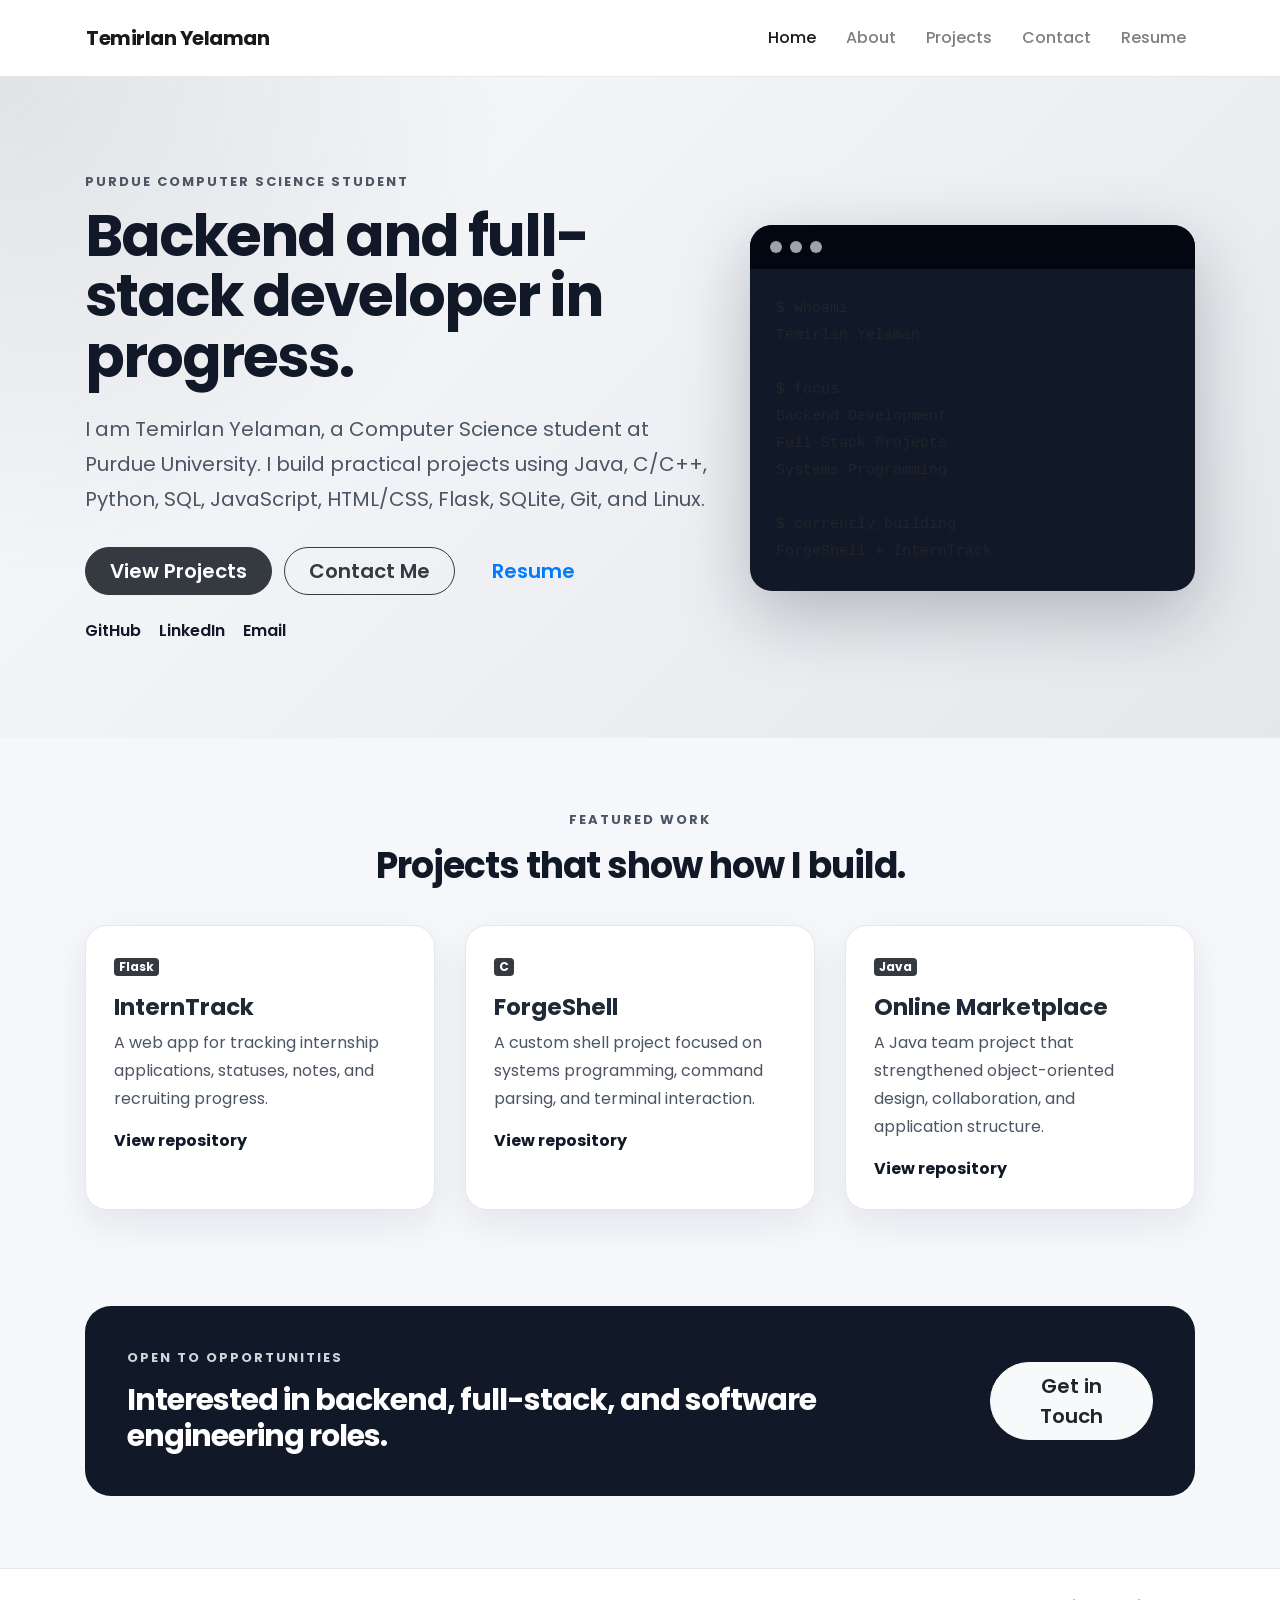
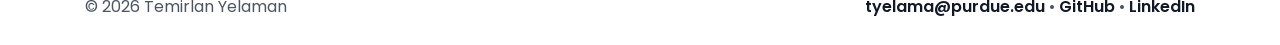
==== index.html @ 148cfcf7 "Initial commit" ====
<!DOCTYPE html>
<html lang="en">
    <head>
        <meta charset="UTF-8">
        <meta name="viewport" content="width=device-width, initial-scale=1.0">

        <link rel="stylesheet" href="https://cdn.jsdelivr.net/npm/bootstrap@4.5.3/dist/css/bootstrap.min.css" integrity="sha384-TX8t27EcRE3e/ihU7zmQxVncDAy5uIKz4rEkgIXeMed4M0jlfIDPvg6uqKI2xXr2" crossorigin="anonymous">
        <script src="https://code.jquery.com/jquery-3.5.1.slim.min.js" integrity="sha384-DfXdz2htPH0lsSSs5nCTpuj/zy4C+OGpamoFVy38MVBnE+IbbVYUew+OrCXaRkfj" crossorigin="anonymous"></script>
        <script src="https://cdn.jsdelivr.net/npm/bootstrap@4.5.3/dist/js/bootstrap.bundle.min.js" integrity="sha384-ho+j7jyWK8fNQe+A12Hb8AhRq26LrZ/JpcUGGOn+Y7RsweNrtN/tE3MoK7ZeZDyx" crossorigin="anonymous"></script>

        <link rel="preconnect" href="https://fonts.googleapis.com">
        <link rel="preconnect" href="https://fonts.gstatic.com" crossorigin>
        <link href="https://fonts.googleapis.com/css2?family=Poppins:wght@300;400;500;600;700&display=swap" rel="stylesheet">

        <link href="styles.css" rel="stylesheet">
        <title>Temirlan Yelaman | Software Engineering Portfolio</title>
    </head>

    <body>
        <header class="site-header">
            <nav class="navbar navbar-expand-md navbar-light container">
                <a class="navbar-brand" href="index.html">Temirlan Yelaman</a>

                <button class="navbar-toggler" type="button" data-toggle="collapse" data-target="#navbarMenu" aria-controls="navbarMenu" aria-expanded="false" aria-label="Toggle navigation">
                    <span class="navbar-toggler-icon"></span>
                </button>

                <div class="collapse navbar-collapse" id="navbarMenu">
                    <div class="navbar-nav ml-auto">
                        <a class="nav-link active" href="index.html">Home</a>
                        <a class="nav-link" href="about.html">About</a>
                        <a class="nav-link" href="portfolio.html">Projects</a>
                        <a class="nav-link" href="contact.html">Contact</a>
                        <a class="nav-link" href="resume.pdf">Resume</a>
                    </div>
                </div>
            </nav>
        </header>

        <main>
            <section class="hero-section">
                <div class="container">
                    <div class="row align-items-center">
                        <div class="col-lg-7">
                            <p class="eyebrow">Purdue Computer Science Student</p>
                            <h1>Backend and full-stack developer in progress.</h1>
                            <p class="hero-text">
                                I am Temirlan Yelaman, a Computer Science student at Purdue University.
                                I build practical projects using Java, C/C++, Python, SQL, JavaScript,
                                HTML/CSS, Flask, SQLite, Git, and Linux.
                            </p>

                            <div class="hero-actions">
                                <a href="portfolio.html" class="btn btn-dark btn-lg">View Projects</a>
                                <a href="contact.html" class="btn btn-outline-dark btn-lg">Contact Me</a>
                                <a href="resume.pdf" class="btn btn-link btn-lg">Resume</a>
                            </div>

                            <div class="social-links mt-4">
                                <a href="https://github.com/Tyelaman" target="_blank" rel="noopener">GitHub</a>
                                <a href="https://www.linkedin.com/in/temirlan-yelaman/" target="_blank" rel="noopener">LinkedIn</a>
                                <a href="mailto:tyelama@purdue.edu">Email</a>
                            </div>
                        </div>

                        <div class="col-lg-5 mt-5 mt-lg-0">
                            <div class="terminal-card">
                                <div class="terminal-bar">
                                    <span></span>
                                    <span></span>
                                    <span></span>
                                </div>
                                <pre><code>$ whoami
Temirlan Yelaman

$ focus
Backend Development
Full-Stack Projects
Systems Programming

$ currently_building
ForgeShell + InternTrack</code></pre>
                            </div>
                        </div>
                    </div>
                </div>
            </section>

            <section class="container section-spacing">
                <div class="section-heading text-center">
                    <p class="eyebrow">Featured Work</p>
                    <h2>Projects that show how I build.</h2>
                </div>

                <div class="row">
                    <div class="col-md-4 mb-4">
                        <article class="feature-card">
                            <span class="badge badge-dark">Flask</span>
                            <h3>InternTrack</h3>
                            <p>
                                A web app for tracking internship applications, statuses, notes,
                                and recruiting progress.
                            </p>
                            <a href="https://github.com/Tyelaman/interntrack" target="_blank" rel="noopener">View repository</a>
                        </article>
                    </div>

                    <div class="col-md-4 mb-4">
                        <article class="feature-card">
                            <span class="badge badge-dark">C</span>
                            <h3>ForgeShell</h3>
                            <p>
                                A custom shell project focused on systems programming,
                                command parsing, and terminal interaction.
                            </p>
                            <a href="https://github.com/Tyelaman/forgeshell" target="_blank" rel="noopener">View repository</a>
                        </article>
                    </div>

                    <div class="col-md-4 mb-4">
                        <article class="feature-card">
                            <span class="badge badge-dark">Java</span>
                            <h3>Online Marketplace</h3>
                            <p>
                                A Java team project that strengthened object-oriented design,
                                collaboration, and application structure.
                            </p>
                            <a href="https://github.com/Tyelaman/CS-180-Team-Project" target="_blank" rel="noopener">View repository</a>
                        </article>
                    </div>
                </div>
            </section>

            <section class="container section-spacing pt-0">
                <div class="cta-panel">
                    <div>
                        <p class="eyebrow">Open to opportunities</p>
                        <h2>Interested in backend, full-stack, and software engineering roles.</h2>
                    </div>
                    <a href="contact.html" class="btn btn-light btn-lg">Get in Touch</a>
                </div>
            </section>
        </main>

        <footer class="footer">
            <div class="container footer-content">
                <p>© 2026 Temirlan Yelaman</p>
                <p>
                    <a href="mailto:tyelama@purdue.edu">tyelama@purdue.edu</a>
                    <span>•</span>
                    <a href="https://github.com/Tyelaman" target="_blank" rel="noopener">GitHub</a>
                    <span>•</span>
                    <a href="https://www.linkedin.com/in/temirlan-yelaman/" target="_blank" rel="noopener">LinkedIn</a>
                </p>
            </div>
        </footer>

        <script src="script.js"></script>
    </body>
</html>
---- styles.css ----
body {
    margin: 0;
    font-family: 'Poppins', sans-serif;
    background-color: #f6f7fb;
    color: #1f2937;
}

a {
    color: #111827;
}

a:hover {
    color: #374151;
}

.site-header {
    background-color: rgba(255, 255, 255, 0.95);
    border-bottom: 1px solid #e5e7eb;
    position: sticky;
    top: 0;
    z-index: 100;
    backdrop-filter: blur(10px);
}

.navbar {
    padding-top: 18px;
    padding-bottom: 18px;
}

.navbar-brand {
    font-weight: 700;
    letter-spacing: -0.5px;
}

.nav-link {
    font-weight: 500;
    margin-left: 14px;
}

.hero-section {
    background:
        radial-gradient(circle at top left, rgba(17, 24, 39, 0.10), transparent 35%),
        linear-gradient(135deg, #f8fafc 0%, #e5e7eb 100%);
    padding: 95px 0;
}

.eyebrow {
    color: #4b5563;
    font-size: 13px;
    font-weight: 700;
    letter-spacing: 2px;
    margin-bottom: 14px;
    text-transform: uppercase;
}

.hero-section h1,
.page-intro h1 {
    color: #111827;
    font-size: 58px;
    font-weight: 700;
    letter-spacing: -2px;
    line-height: 1.05;
    margin-bottom: 24px;
}

.hero-text,
.page-intro p {
    color: #4b5563;
    font-size: 20px;
    line-height: 1.75;
    max-width: 760px;
}

.hero-actions {
    display: flex;
    flex-wrap: wrap;
    gap: 12px;
    margin-top: 30px;
}

.btn {
    border-radius: 999px;
    font-weight: 600;
    padding-left: 24px;
    padding-right: 24px;
}

.social-links {
    display: flex;
    flex-wrap: wrap;
    gap: 18px;
}

.social-links a {
    font-weight: 600;
    text-decoration: none;
}

.terminal-card {
    background-color: #111827;
    border-radius: 22px;
    box-shadow: 0 24px 70px rgba(17, 24, 39, 0.25);
    color: #e5e7eb;
    overflow: hidden;
}

.terminal-bar {
    align-items: center;
    background-color: #030712;
    display: flex;
    gap: 8px;
    padding: 16px 20px;
}

.terminal-bar span {
    background-color: #d1d5db;
    border-radius: 50%;
    display: block;
    height: 12px;
    opacity: 0.75;
    width: 12px;
}

.terminal-card pre {
    font-size: 15px;
    line-height: 1.8;
    margin: 0;
    padding: 26px;
    white-space: pre-wrap;
}

.section-spacing {
    padding-bottom: 72px;
    padding-top: 72px;
}

.section-heading {
    margin-bottom: 38px;
}

.section-heading h2 {
    color: #111827;
    font-size: 36px;
    font-weight: 700;
    letter-spacing: -1px;
}

.feature-card,
.content-card,
.project-detail-card {
    background-color: #ffffff;
    border: 1px solid #e5e7eb;
    border-radius: 22px;
    box-shadow: 0 14px 35px rgba(17, 24, 39, 0.08);
}

.feature-card {
    height: 100%;
    padding: 28px;
    transition: 0.25s ease;
}

.feature-card:hover {
    transform: translateY(-6px);
}

.feature-card h3 {
    font-size: 23px;
    font-weight: 700;
    margin-top: 16px;
}

.feature-card p,
.content-card p,
.project-detail-card p,
.project-detail-card li {
    color: #4b5563;
    font-size: 16px;
    line-height: 1.75;
}

.feature-card a {
    font-weight: 700;
    text-decoration: none;
}

.cta-panel {
    align-items: center;
    background-color: #111827;
    border-radius: 26px;
    color: #ffffff;
    display: flex;
    justify-content: space-between;
    gap: 24px;
    padding: 42px;
}

.cta-panel .eyebrow {
    color: #d1d5db;
}

.cta-panel h2 {
    font-size: 30px;
    font-weight: 700;
    letter-spacing: -1px;
    margin-bottom: 0;
}

.page-section {
    padding-bottom: 72px;
    padding-top: 72px;
}

.page-intro {
    margin-bottom: 42px;
    text-align: center;
}

.page-intro p {
    margin-left: auto;
    margin-right: auto;
}

.content-card {
    margin-bottom: 26px;
    padding: 32px;
}

.content-card h2,
.project-detail-card h2 {
    color: #111827;
    font-size: 28px;
    font-weight: 700;
    letter-spacing: -0.5px;
    margin-bottom: 18px;
}

.small-heading {
    color: #111827;
    font-size: 15px;
    font-weight: 700;
    margin-top: 22px;
    text-transform: uppercase;
}

.clean-list,
.contact-list {
    list-style: none;
    padding-left: 0;
}

.clean-list li {
    color: #4b5563;
    margin-bottom: 12px;
}

.project-detail-card {
    margin-bottom: 28px;
    padding: 34px;
}

.project-tags {
    display: flex;
    flex-wrap: wrap;
    gap: 10px;
    margin-bottom: 18px;
}

.project-tags span {
    background-color: #eef2ff;
    border-radius: 999px;
    color: #3730a3;
    font-size: 13px;
    font-weight: 700;
    padding: 8px 12px;
}

.contact-list li {
    border-bottom: 1px solid #e5e7eb;
    padding: 16px 0;
}

.contact-list span {
    color: #6b7280;
    display: block;
    font-size: 13px;
    font-weight: 700;
    letter-spacing: 1px;
    margin-bottom: 5px;
    text-transform: uppercase;
}

.contact-list a {
    font-weight: 600;
    text-decoration: none;
}

.privacy-note {
    background-color: #f3f4f6;
    border-radius: 14px;
    font-size: 14px !important;
    margin-top: 22px;
    padding: 16px;
}

.form-control {
    border-radius: 14px;
    min-height: 48px;
}

textarea.form-control {
    min-height: 150px;
}

.form-status {
    color: #4b5563;
    font-weight: 600;
    margin-top: 16px;
}

.footer {
    background-color: #ffffff;
    border-top: 1px solid #e5e7eb;
    padding: 26px 0;
}

.footer-content {
    align-items: center;
    display: flex;
    justify-content: space-between;
    gap: 18px;
}

.footer p {
    color: #4b5563;
    margin-bottom: 0;
}

.footer a {
    font-weight: 600;
    text-decoration: none;
}

@media (max-width: 768px) {
    .hero-section {
        padding: 60px 0;
        text-align: center;
    }

    .hero-section h1,
    .page-intro h1 {
        font-size: 40px;
    }

    .hero-text,
    .page-intro p {
        font-size: 17px;
    }

    .hero-actions,
    .social-links {
        justify-content: center;
    }

    .cta-panel,
    .footer-content {
        align-items: flex-start;
        flex-direction: column;
        text-align: left;
    }

    .section-heading h2 {
        font-size: 30px;
    }

    .project-detail-card {
        padding: 26px;
    }

    .nav-link {
        margin-left: 0;
    }
}
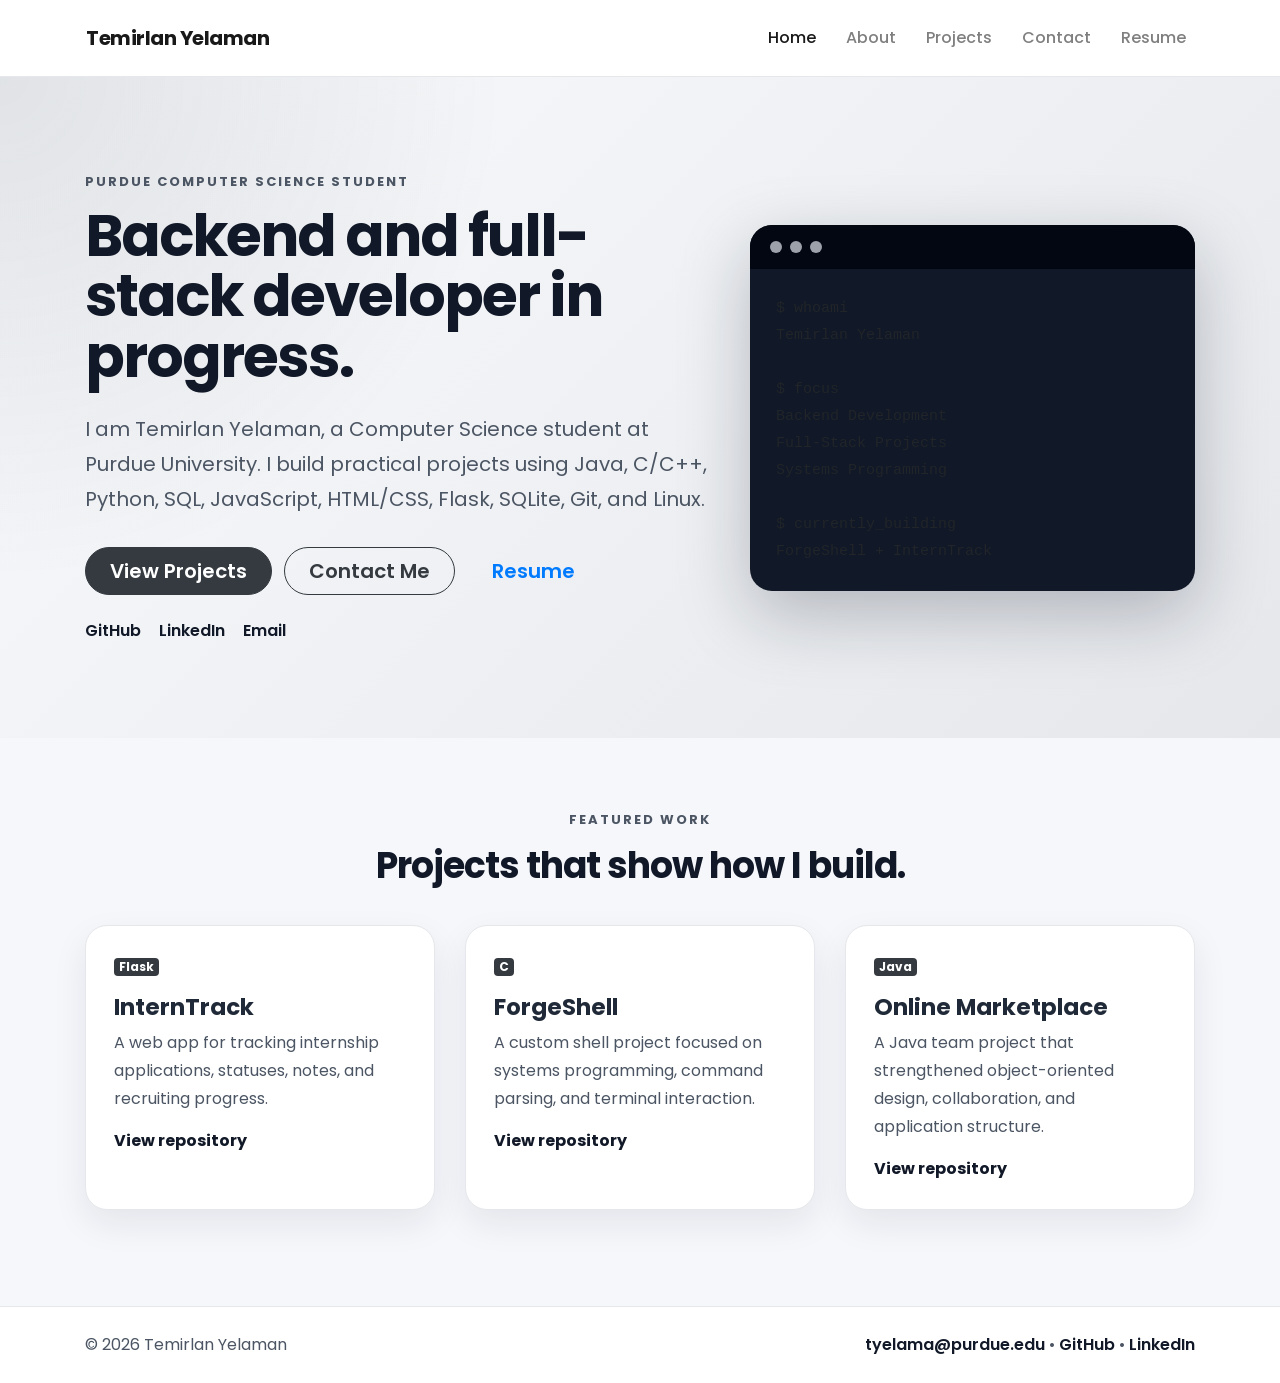
==== commit 0f05ce55: "Updated for netlify" ====
--- a/index.html
+++ b/index.html
@@ -3,40 +3,33 @@
     <head>
         <meta charset="UTF-8">
         <meta name="viewport" content="width=device-width, initial-scale=1.0">
-
         <link rel="stylesheet" href="https://cdn.jsdelivr.net/npm/bootstrap@4.5.3/dist/css/bootstrap.min.css" integrity="sha384-TX8t27EcRE3e/ihU7zmQxVncDAy5uIKz4rEkgIXeMed4M0jlfIDPvg6uqKI2xXr2" crossorigin="anonymous">
         <script src="https://code.jquery.com/jquery-3.5.1.slim.min.js" integrity="sha384-DfXdz2htPH0lsSSs5nCTpuj/zy4C+OGpamoFVy38MVBnE+IbbVYUew+OrCXaRkfj" crossorigin="anonymous"></script>
         <script src="https://cdn.jsdelivr.net/npm/bootstrap@4.5.3/dist/js/bootstrap.bundle.min.js" integrity="sha384-ho+j7jyWK8fNQe+A12Hb8AhRq26LrZ/JpcUGGOn+Y7RsweNrtN/tE3MoK7ZeZDyx" crossorigin="anonymous"></script>
-
         <link rel="preconnect" href="https://fonts.googleapis.com">
         <link rel="preconnect" href="https://fonts.gstatic.com" crossorigin>
         <link href="https://fonts.googleapis.com/css2?family=Poppins:wght@300;400;500;600;700&display=swap" rel="stylesheet">
-
         <link href="styles.css" rel="stylesheet">
         <title>Temirlan Yelaman | Software Engineering Portfolio</title>
     </head>
-
     <body>
         <header class="site-header">
             <nav class="navbar navbar-expand-md navbar-light container">
                 <a class="navbar-brand" href="index.html">Temirlan Yelaman</a>
-
                 <button class="navbar-toggler" type="button" data-toggle="collapse" data-target="#navbarMenu" aria-controls="navbarMenu" aria-expanded="false" aria-label="Toggle navigation">
                     <span class="navbar-toggler-icon"></span>
                 </button>
-
                 <div class="collapse navbar-collapse" id="navbarMenu">
                     <div class="navbar-nav ml-auto">
                         <a class="nav-link active" href="index.html">Home</a>
-                        <a class="nav-link" href="about.html">About</a>
-                        <a class="nav-link" href="portfolio.html">Projects</a>
-                        <a class="nav-link" href="contact.html">Contact</a>
-                        <a class="nav-link" href="resume.pdf">Resume</a>
+<a class="nav-link " href="about.html">About</a>
+<a class="nav-link " href="portfolio.html">Projects</a>
+<a class="nav-link " href="contact.html">Contact</a>
+<a class="nav-link " href="resume.pdf">Resume</a>
                     </div>
                 </div>
             </nav>
         </header>
-
         <main>
             <section class="hero-section">
                 <div class="container">
@@ -49,27 +42,20 @@
                                 I build practical projects using Java, C/C++, Python, SQL, JavaScript,
                                 HTML/CSS, Flask, SQLite, Git, and Linux.
                             </p>
-
                             <div class="hero-actions">
                                 <a href="portfolio.html" class="btn btn-dark btn-lg">View Projects</a>
                                 <a href="contact.html" class="btn btn-outline-dark btn-lg">Contact Me</a>
                                 <a href="resume.pdf" class="btn btn-link btn-lg">Resume</a>
                             </div>
-
                             <div class="social-links mt-4">
                                 <a href="https://github.com/Tyelaman" target="_blank" rel="noopener">GitHub</a>
                                 <a href="https://www.linkedin.com/in/temirlan-yelaman/" target="_blank" rel="noopener">LinkedIn</a>
                                 <a href="mailto:tyelama@purdue.edu">Email</a>
                             </div>
                         </div>
-
                         <div class="col-lg-5 mt-5 mt-lg-0">
                             <div class="terminal-card">
-                                <div class="terminal-bar">
-                                    <span></span>
-                                    <span></span>
-                                    <span></span>
-                                </div>
+                                <div class="terminal-bar"><span></span><span></span><span></span></div>
                                 <pre><code>$ whoami
 Temirlan Yelaman
 
@@ -91,57 +77,13 @@
                     <p class="eyebrow">Featured Work</p>
                     <h2>Projects that show how I build.</h2>
                 </div>
-
                 <div class="row">
-                    <div class="col-md-4 mb-4">
-                        <article class="feature-card">
-                            <span class="badge badge-dark">Flask</span>
-                            <h3>InternTrack</h3>
-                            <p>
-                                A web app for tracking internship applications, statuses, notes,
-                                and recruiting progress.
-                            </p>
-                            <a href="https://github.com/Tyelaman/interntrack" target="_blank" rel="noopener">View repository</a>
-                        </article>
-                    </div>
-
-                    <div class="col-md-4 mb-4">
-                        <article class="feature-card">
-                            <span class="badge badge-dark">C</span>
-                            <h3>ForgeShell</h3>
-                            <p>
-                                A custom shell project focused on systems programming,
-                                command parsing, and terminal interaction.
-                            </p>
-                            <a href="https://github.com/Tyelaman/forgeshell" target="_blank" rel="noopener">View repository</a>
-                        </article>
-                    </div>
-
-                    <div class="col-md-4 mb-4">
-                        <article class="feature-card">
-                            <span class="badge badge-dark">Java</span>
-                            <h3>Online Marketplace</h3>
-                            <p>
-                                A Java team project that strengthened object-oriented design,
-                                collaboration, and application structure.
-                            </p>
-                            <a href="https://github.com/Tyelaman/CS-180-Team-Project" target="_blank" rel="noopener">View repository</a>
-                        </article>
-                    </div>
-                </div>
-            </section>
-
-            <section class="container section-spacing pt-0">
-                <div class="cta-panel">
-                    <div>
-                        <p class="eyebrow">Open to opportunities</p>
-                        <h2>Interested in backend, full-stack, and software engineering roles.</h2>
-                    </div>
-                    <a href="contact.html" class="btn btn-light btn-lg">Get in Touch</a>
+                    <div class="col-md-4 mb-4"><article class="feature-card"><span class="badge badge-dark">Flask</span><h3>InternTrack</h3><p>A web app for tracking internship applications, statuses, notes, and recruiting progress.</p><a href="https://github.com/Tyelaman/interntrack" target="_blank" rel="noopener">View repository</a></article></div>
+                    <div class="col-md-4 mb-4"><article class="feature-card"><span class="badge badge-dark">C</span><h3>ForgeShell</h3><p>A custom shell project focused on systems programming, command parsing, and terminal interaction.</p><a href="https://github.com/Tyelaman/forgeshell" target="_blank" rel="noopener">View repository</a></article></div>
+                    <div class="col-md-4 mb-4"><article class="feature-card"><span class="badge badge-dark">Java</span><h3>Online Marketplace</h3><p>A Java team project that strengthened object-oriented design, collaboration, and application structure.</p><a href="https://github.com/Tyelaman/CS-180-Team-Project" target="_blank" rel="noopener">View repository</a></article></div>
                 </div>
             </section>
         </main>
-
         <footer class="footer">
             <div class="container footer-content">
                 <p>© 2026 Temirlan Yelaman</p>
@@ -154,7 +96,6 @@
                 </p>
             </div>
         </footer>
-
         <script src="script.js"></script>
     </body>
 </html>
--- a/styles.css
+++ b/styles.css
@@ -184,28 +184,6 @@
     text-decoration: none;
 }
 
-.cta-panel {
-    align-items: center;
-    background-color: #111827;
-    border-radius: 26px;
-    color: #ffffff;
-    display: flex;
-    justify-content: space-between;
-    gap: 24px;
-    padding: 42px;
-}
-
-.cta-panel .eyebrow {
-    color: #d1d5db;
-}
-
-.cta-panel h2 {
-    font-size: 30px;
-    font-weight: 700;
-    letter-spacing: -1px;
-    margin-bottom: 0;
-}
-
 .page-section {
     padding-bottom: 72px;
     padding-top: 72px;
@@ -295,14 +273,6 @@
     text-decoration: none;
 }
 
-.privacy-note {
-    background-color: #f3f4f6;
-    border-radius: 14px;
-    font-size: 14px !important;
-    margin-top: 22px;
-    padding: 16px;
-}
-
 .form-control {
     border-radius: 14px;
     min-height: 48px;
@@ -316,6 +286,17 @@
     color: #4b5563;
     font-weight: 600;
     margin-top: 16px;
+}
+
+.hidden {
+    display: none;
+}
+
+.success-title {
+    color: #111827;
+    font-size: 42px;
+    font-weight: 700;
+    letter-spacing: -1px;
 }
 
 .footer {
@@ -362,7 +343,6 @@
         justify-content: center;
     }
 
-    .cta-panel,
     .footer-content {
         align-items: flex-start;
         flex-direction: column;
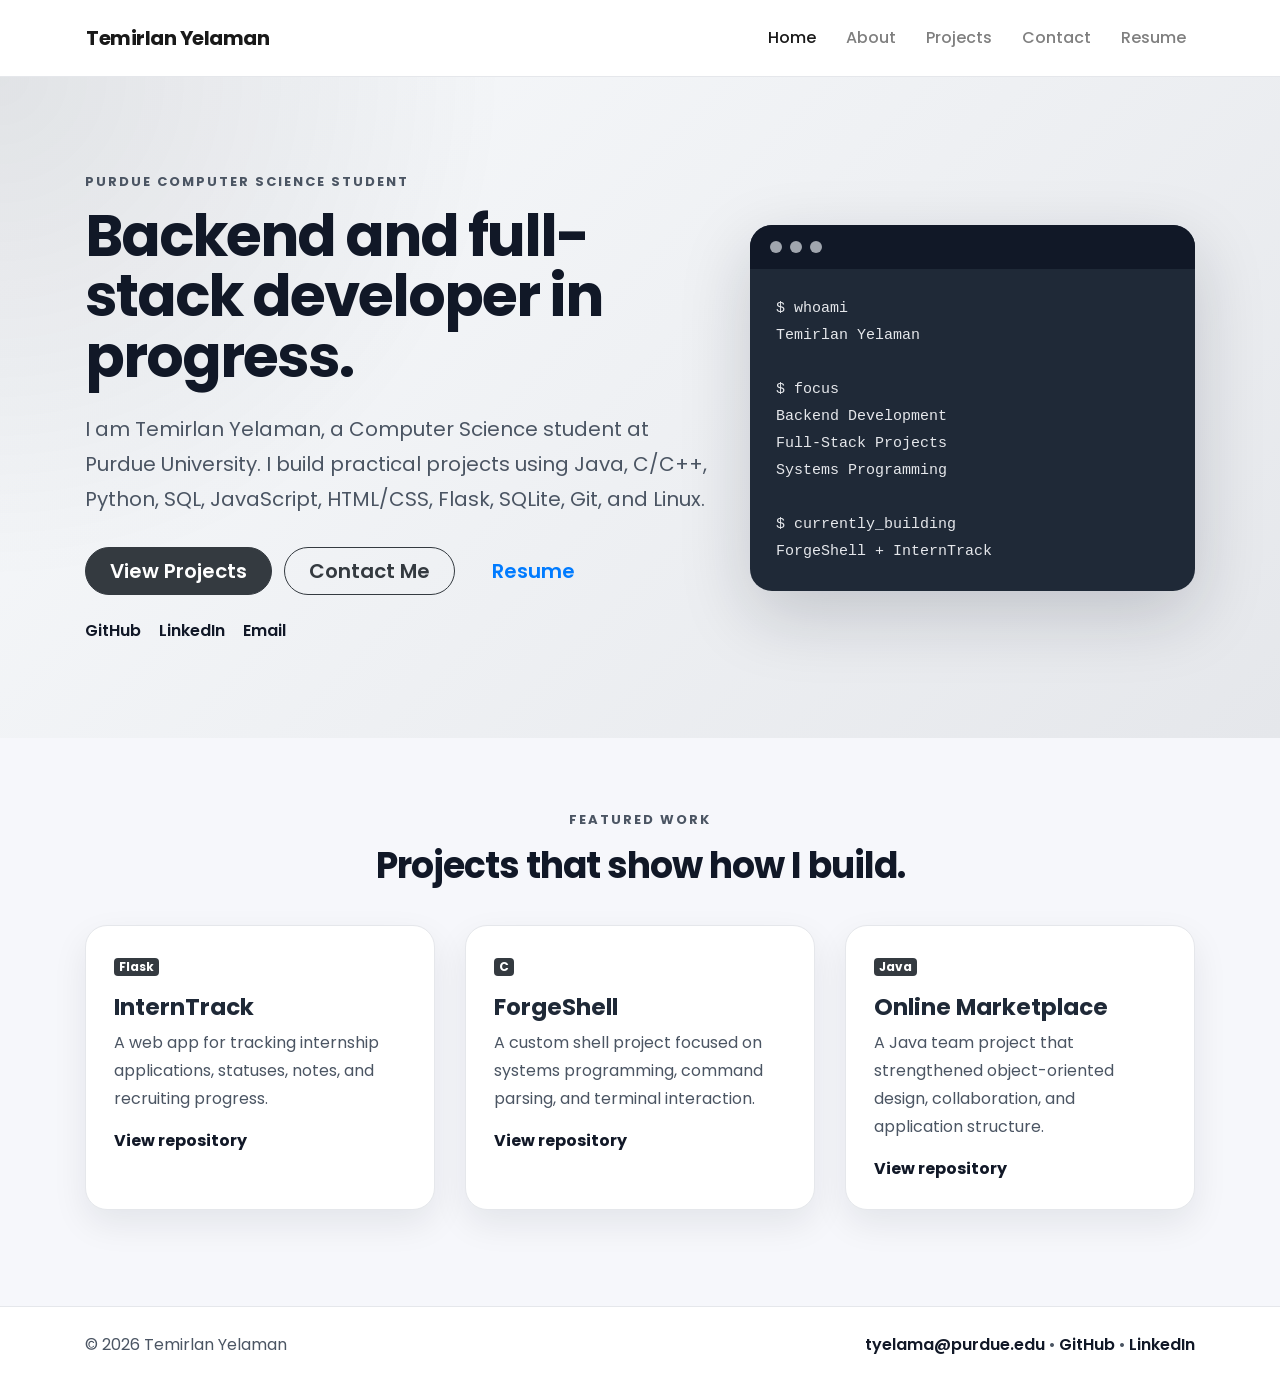
==== commit 0f774ce3: "Update resume links to point to the correct PDF file" ====
--- a/index.html
+++ b/index.html
@@ -25,7 +25,7 @@
 <a class="nav-link " href="about.html">About</a>
 <a class="nav-link " href="portfolio.html">Projects</a>
 <a class="nav-link " href="contact.html">Contact</a>
-<a class="nav-link " href="resume.pdf">Resume</a>
+<a class="nav-link " href="temirlan_yelaman_resume_2026.pdf">Resume</a>
                     </div>
                 </div>
             </nav>
@@ -45,7 +45,7 @@
                             <div class="hero-actions">
                                 <a href="portfolio.html" class="btn btn-dark btn-lg">View Projects</a>
                                 <a href="contact.html" class="btn btn-outline-dark btn-lg">Contact Me</a>
-                                <a href="resume.pdf" class="btn btn-link btn-lg">Resume</a>
+                                <a href="temirlan_yelaman_resume_2026.pdf" class="btn btn-link btn-lg">Resume</a>
                             </div>
                             <div class="social-links mt-4">
                                 <a href="https://github.com/Tyelaman" target="_blank" rel="noopener">GitHub</a>
--- a/styles.css
+++ b/styles.css
@@ -97,16 +97,16 @@
 }
 
 .terminal-card {
-    background-color: #111827;
+    background-color: #1f2937;
     border-radius: 22px;
-    box-shadow: 0 24px 70px rgba(17, 24, 39, 0.25);
+    box-shadow: 0 24px 70px rgba(17, 24, 39, 0.18);
     color: #e5e7eb;
     overflow: hidden;
 }
 
 .terminal-bar {
     align-items: center;
-    background-color: #030712;
+    background-color: #111827;
     display: flex;
     gap: 8px;
     padding: 16px 20px;
@@ -121,6 +121,11 @@
     width: 12px;
 }
 
+.terminal-card pre,
+.terminal-card code {
+    color: #e5e7eb;
+}
+
 .terminal-card pre {
     font-size: 15px;
     line-height: 1.8;
@@ -361,3 +366,23 @@
         margin-left: 0;
     }
 }
+
+.contact-page-card h2 {
+    font-size: 20px;
+    font-weight: 700;
+    margin-bottom: 10px;
+}
+
+.contact-page-card p {
+    font-size: 18px;
+    margin-bottom: 0;
+}
+
+.contact-page-card a {
+    font-weight: 600;
+    text-decoration: none;
+}
+
+.contact-page-card a:hover {
+    text-decoration: underline;
+}
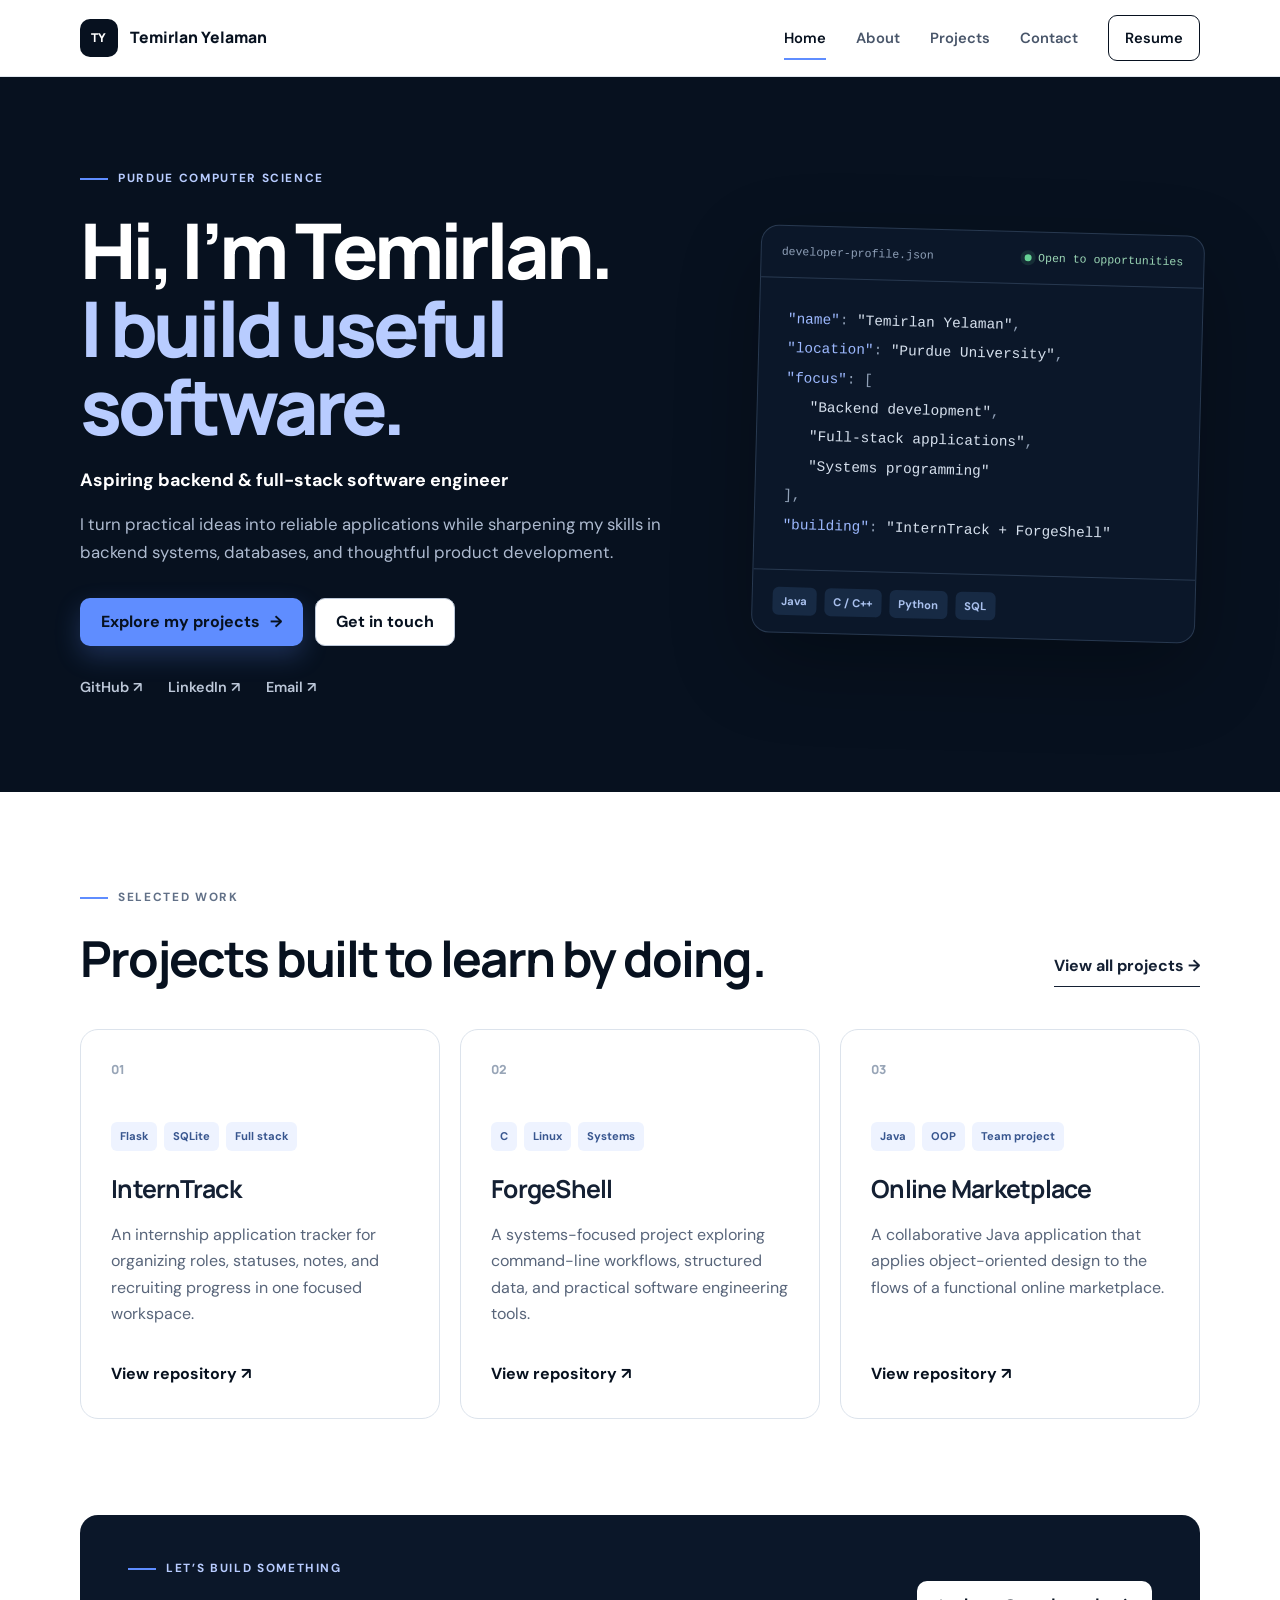
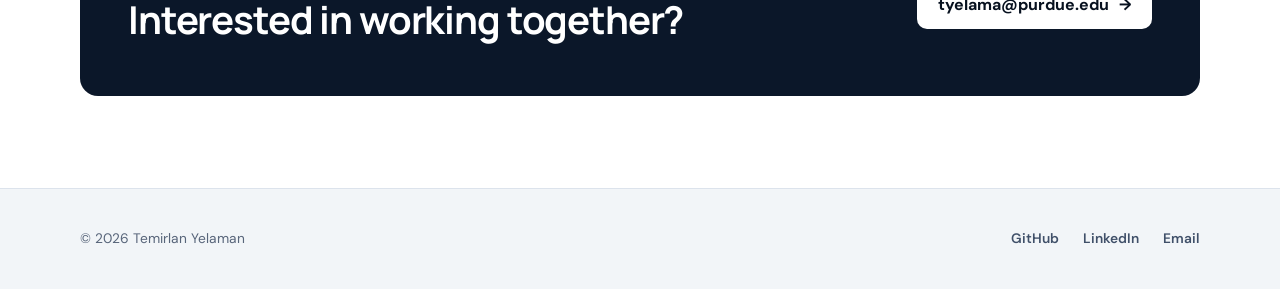
==== commit 78e84ad9: "Refactor portfolio page layout and styles; enhance navigation functionality and update project descr" ====
--- a/index.html
+++ b/index.html
@@ -1,101 +1,84 @@
 <!DOCTYPE html>
 <html lang="en">
-    <head>
-        <meta charset="UTF-8">
-        <meta name="viewport" content="width=device-width, initial-scale=1.0">
-        <link rel="stylesheet" href="https://cdn.jsdelivr.net/npm/bootstrap@4.5.3/dist/css/bootstrap.min.css" integrity="sha384-TX8t27EcRE3e/ihU7zmQxVncDAy5uIKz4rEkgIXeMed4M0jlfIDPvg6uqKI2xXr2" crossorigin="anonymous">
-        <script src="https://code.jquery.com/jquery-3.5.1.slim.min.js" integrity="sha384-DfXdz2htPH0lsSSs5nCTpuj/zy4C+OGpamoFVy38MVBnE+IbbVYUew+OrCXaRkfj" crossorigin="anonymous"></script>
-        <script src="https://cdn.jsdelivr.net/npm/bootstrap@4.5.3/dist/js/bootstrap.bundle.min.js" integrity="sha384-ho+j7jyWK8fNQe+A12Hb8AhRq26LrZ/JpcUGGOn+Y7RsweNrtN/tE3MoK7ZeZDyx" crossorigin="anonymous"></script>
-        <link rel="preconnect" href="https://fonts.googleapis.com">
-        <link rel="preconnect" href="https://fonts.gstatic.com" crossorigin>
-        <link href="https://fonts.googleapis.com/css2?family=Poppins:wght@300;400;500;600;700&display=swap" rel="stylesheet">
-        <link href="styles.css" rel="stylesheet">
-        <title>Temirlan Yelaman | Software Engineering Portfolio</title>
-    </head>
-    <body>
-        <header class="site-header">
-            <nav class="navbar navbar-expand-md navbar-light container">
-                <a class="navbar-brand" href="index.html">Temirlan Yelaman</a>
-                <button class="navbar-toggler" type="button" data-toggle="collapse" data-target="#navbarMenu" aria-controls="navbarMenu" aria-expanded="false" aria-label="Toggle navigation">
-                    <span class="navbar-toggler-icon"></span>
-                </button>
-                <div class="collapse navbar-collapse" id="navbarMenu">
-                    <div class="navbar-nav ml-auto">
-                        <a class="nav-link active" href="index.html">Home</a>
-<a class="nav-link " href="about.html">About</a>
-<a class="nav-link " href="portfolio.html">Projects</a>
-<a class="nav-link " href="contact.html">Contact</a>
-<a class="nav-link " href="temirlan_yelaman_resume_2026.pdf">Resume</a>
+<head>
+    <meta charset="UTF-8">
+    <meta name="viewport" content="width=device-width, initial-scale=1.0">
+    <meta name="description" content="Temirlan Yelaman is a Purdue Computer Science student building backend and full-stack software.">
+    <link rel="preconnect" href="https://fonts.googleapis.com">
+    <link rel="preconnect" href="https://fonts.gstatic.com" crossorigin>
+    <link href="https://fonts.googleapis.com/css2?family=DM+Sans:wght@400;500;600;700&family=Manrope:wght@600;700;800&display=swap" rel="stylesheet">
+    <link href="styles.css" rel="stylesheet">
+    <title>Temirlan Yelaman | Software Engineer</title>
+</head>
+<body>
+    <header class="site-header">
+        <nav class="nav-shell" aria-label="Primary navigation">
+            <a class="brand" href="index.html"><span>TY</span>Temirlan Yelaman</a>
+            <button class="nav-toggle" type="button" aria-expanded="false" aria-controls="nav-menu" aria-label="Open navigation"><span></span><span></span><span></span></button>
+            <div class="nav-menu" id="nav-menu">
+                <a class="active" aria-current="page" href="index.html">Home</a>
+                <a href="about.html">About</a>
+                <a href="portfolio.html">Projects</a>
+                <a href="contact.html">Contact</a>
+                <a class="nav-resume" href="temirlan_yelaman_resume_2026.pdf">Resume</a>
+            </div>
+        </nav>
+    </header>
+
+    <main>
+        <section class="hero">
+            <div class="shell hero-grid">
+                <div class="hero-copy">
+                    <p class="eyebrow"><span></span>Purdue Computer Science</p>
+                    <h1>Hi, I’m Temirlan.<br><em>I build useful software.</em></h1>
+                    <p class="hero-role">Aspiring backend &amp; full-stack software engineer</p>
+                    <p class="hero-intro">I turn practical ideas into reliable applications while sharpening my skills in backend systems, databases, and thoughtful product development.</p>
+                    <div class="button-row">
+                        <a class="button button-primary" href="portfolio.html">Explore my projects <span aria-hidden="true">→</span></a>
+                        <a class="button button-secondary" href="contact.html">Get in touch</a>
+                    </div>
+                    <div class="quick-links" aria-label="Social links">
+                        <a href="https://github.com/Tyelaman" target="_blank" rel="noopener noreferrer">GitHub <span aria-hidden="true">↗</span></a>
+                        <a href="https://www.linkedin.com/in/temirlan-yelaman/" target="_blank" rel="noopener noreferrer">LinkedIn <span aria-hidden="true">↗</span></a>
+                        <a href="mailto:tyelama@purdue.edu">Email <span aria-hidden="true">↗</span></a>
                     </div>
                 </div>
-            </nav>
-        </header>
-        <main>
-            <section class="hero-section">
-                <div class="container">
-                    <div class="row align-items-center">
-                        <div class="col-lg-7">
-                            <p class="eyebrow">Purdue Computer Science Student</p>
-                            <h1>Backend and full-stack developer in progress.</h1>
-                            <p class="hero-text">
-                                I am Temirlan Yelaman, a Computer Science student at Purdue University.
-                                I build practical projects using Java, C/C++, Python, SQL, JavaScript,
-                                HTML/CSS, Flask, SQLite, Git, and Linux.
-                            </p>
-                            <div class="hero-actions">
-                                <a href="portfolio.html" class="btn btn-dark btn-lg">View Projects</a>
-                                <a href="contact.html" class="btn btn-outline-dark btn-lg">Contact Me</a>
-                                <a href="temirlan_yelaman_resume_2026.pdf" class="btn btn-link btn-lg">Resume</a>
-                            </div>
-                            <div class="social-links mt-4">
-                                <a href="https://github.com/Tyelaman" target="_blank" rel="noopener">GitHub</a>
-                                <a href="https://www.linkedin.com/in/temirlan-yelaman/" target="_blank" rel="noopener">LinkedIn</a>
-                                <a href="mailto:tyelama@purdue.edu">Email</a>
-                            </div>
-                        </div>
-                        <div class="col-lg-5 mt-5 mt-lg-0">
-                            <div class="terminal-card">
-                                <div class="terminal-bar"><span></span><span></span><span></span></div>
-                                <pre><code>$ whoami
-Temirlan Yelaman
+                <aside class="profile-panel" aria-label="Developer profile">
+                    <div class="panel-topline"><span>developer-profile.json</span><span class="status"><i></i> Open to opportunities</span></div>
+                    <div class="code-profile">
+                        <p><span class="code-key">"name"</span>: <span class="code-value">"Temirlan Yelaman"</span>,</p>
+                        <p><span class="code-key">"location"</span>: <span class="code-value">"Purdue University"</span>,</p>
+                        <p><span class="code-key">"focus"</span>: [</p>
+                        <p class="indent"><span class="code-value">"Backend development"</span>,</p>
+                        <p class="indent"><span class="code-value">"Full-stack applications"</span>,</p>
+                        <p class="indent"><span class="code-value">"Systems programming"</span></p>
+                        <p>],</p>
+                        <p><span class="code-key">"building"</span>: <span class="code-value">"InternTrack + ForgeShell"</span></p>
+                    </div>
+                    <div class="panel-footer"><span>Java</span><span>C / C++</span><span>Python</span><span>SQL</span></div>
+                </aside>
+            </div>
+        </section>
 
-$ focus
-Backend Development
-Full-Stack Projects
-Systems Programming
+        <section class="shell section">
+            <div class="section-heading split-heading">
+                <div><p class="eyebrow dark"><span></span>Selected work</p><h2>Projects built to learn by doing.</h2></div>
+                <a class="text-link" href="portfolio.html">View all projects <span aria-hidden="true">→</span></a>
+            </div>
+            <div class="project-grid">
+                <article class="project-card"><div class="project-number">01</div><div class="project-tags"><span>Flask</span><span>SQLite</span><span>Full stack</span></div><h3>InternTrack</h3><p>An internship application tracker for organizing roles, statuses, notes, and recruiting progress in one focused workspace.</p><a href="https://github.com/Tyelaman/interntrack" target="_blank" rel="noopener noreferrer">View repository <span aria-hidden="true">↗</span></a></article>
+                <article class="project-card"><div class="project-number">02</div><div class="project-tags"><span>C</span><span>Linux</span><span>Systems</span></div><h3>ForgeShell</h3><p>A systems-focused project exploring command-line workflows, structured data, and practical software engineering tools.</p><a href="https://github.com/Tyelaman/F500-SWE-Internships" target="_blank" rel="noopener noreferrer">View repository <span aria-hidden="true">↗</span></a></article>
+                <article class="project-card"><div class="project-number">03</div><div class="project-tags"><span>Java</span><span>OOP</span><span>Team project</span></div><h3>Online Marketplace</h3><p>A collaborative Java application that applies object-oriented design to the flows of a functional online marketplace.</p><a href="https://github.com/Tyelaman/CS-180-Team-Project" target="_blank" rel="noopener noreferrer">View repository <span aria-hidden="true">↗</span></a></article>
+            </div>
+        </section>
 
-$ currently_building
-ForgeShell + InternTrack</code></pre>
-                            </div>
-                        </div>
-                    </div>
-                </div>
-            </section>
+        <section class="shell callout">
+            <div><p class="eyebrow"><span></span>Let’s build something</p><h2>Interested in working together?</h2></div>
+            <a class="button button-light" href="mailto:tyelama@purdue.edu">tyelama@purdue.edu <span aria-hidden="true">→</span></a>
+        </section>
+    </main>
 
-            <section class="container section-spacing">
-                <div class="section-heading text-center">
-                    <p class="eyebrow">Featured Work</p>
-                    <h2>Projects that show how I build.</h2>
-                </div>
-                <div class="row">
-                    <div class="col-md-4 mb-4"><article class="feature-card"><span class="badge badge-dark">Flask</span><h3>InternTrack</h3><p>A web app for tracking internship applications, statuses, notes, and recruiting progress.</p><a href="https://github.com/Tyelaman/interntrack" target="_blank" rel="noopener">View repository</a></article></div>
-                    <div class="col-md-4 mb-4"><article class="feature-card"><span class="badge badge-dark">C</span><h3>ForgeShell</h3><p>A custom shell project focused on systems programming, command parsing, and terminal interaction.</p><a href="https://github.com/Tyelaman/forgeshell" target="_blank" rel="noopener">View repository</a></article></div>
-                    <div class="col-md-4 mb-4"><article class="feature-card"><span class="badge badge-dark">Java</span><h3>Online Marketplace</h3><p>A Java team project that strengthened object-oriented design, collaboration, and application structure.</p><a href="https://github.com/Tyelaman/CS-180-Team-Project" target="_blank" rel="noopener">View repository</a></article></div>
-                </div>
-            </section>
-        </main>
-        <footer class="footer">
-            <div class="container footer-content">
-                <p>© 2026 Temirlan Yelaman</p>
-                <p>
-                    <a href="mailto:tyelama@purdue.edu">tyelama@purdue.edu</a>
-                    <span>•</span>
-                    <a href="https://github.com/Tyelaman" target="_blank" rel="noopener">GitHub</a>
-                    <span>•</span>
-                    <a href="https://www.linkedin.com/in/temirlan-yelaman/" target="_blank" rel="noopener">LinkedIn</a>
-                </p>
-            </div>
-        </footer>
-        <script src="script.js"></script>
-    </body>
+    <footer class="footer"><div class="shell footer-inner"><p>© <span data-year>2026</span> Temirlan Yelaman</p><div><a href="https://github.com/Tyelaman" target="_blank" rel="noopener noreferrer">GitHub</a><a href="https://www.linkedin.com/in/temirlan-yelaman/" target="_blank" rel="noopener noreferrer">LinkedIn</a><a href="mailto:tyelama@purdue.edu">Email</a></div></div></footer>
+    <script src="script.js"></script>
+</body>
 </html>
--- a/styles.css
+++ b/styles.css
@@ -1,388 +1,185 @@
-body {
-    margin: 0;
-    font-family: 'Poppins', sans-serif;
-    background-color: #f6f7fb;
-    color: #1f2937;
+:root {
+    --navy-950: #07111f;
+    --navy-900: #0b1729;
+    --navy-800: #13243d;
+    --blue: #5f8dff;
+    --blue-light: #b8ccff;
+    --ink: #142033;
+    --slate: #58657a;
+    --line: #dce3ec;
+    --soft: #f2f5f8;
+    --white: #ffffff;
+    --radius: 18px;
+    --shadow: 0 20px 50px rgba(9, 24, 45, 0.1);
 }
 
-a {
-    color: #111827;
+* { box-sizing: border-box; }
+html { scroll-behavior: smooth; }
+body { margin: 0; background: var(--white); color: var(--ink); font-family: "DM Sans", sans-serif; line-height: 1.65; }
+body.nav-open { overflow: hidden; }
+a { color: inherit; }
+.shell { width: min(1120px, calc(100% - 40px)); margin-inline: auto; }
+.narrow { max-width: 850px; margin-left: max(20px, calc((100vw - 1120px) / 2)); }
+h1, h2, h3, .brand { font-family: "Manrope", sans-serif; }
+h1, h2, h3, p { margin-top: 0; }
+
+.site-header { position: sticky; top: 0; z-index: 20; border-bottom: 1px solid rgba(220, 227, 236, .85); background: rgba(255, 255, 255, .92); backdrop-filter: blur(14px); }
+.nav-shell { width: min(1120px, calc(100% - 40px)); min-height: 76px; margin-inline: auto; display: flex; align-items: center; justify-content: space-between; }
+.brand { display: inline-flex; gap: 12px; align-items: center; color: var(--navy-950); font-size: .98rem; font-weight: 800; text-decoration: none; }
+.brand span { display: grid; width: 38px; height: 38px; place-items: center; border-radius: 10px; background: var(--navy-950); color: white; font-size: .76rem; letter-spacing: .08em; }
+.nav-menu { display: flex; align-items: center; gap: 30px; }
+.nav-menu a { position: relative; color: #49566a; font-size: .92rem; font-weight: 600; text-decoration: none; transition: color .2s ease; }
+.nav-menu a:hover, .nav-menu a.active { color: var(--navy-950); }
+.nav-menu a.active::after { content: ""; position: absolute; right: 0; bottom: -10px; left: 0; height: 2px; background: var(--blue); }
+.nav-menu .nav-resume { padding: 10px 16px; border: 1px solid var(--navy-950); border-radius: 9px; color: var(--navy-950); }
+.nav-menu .nav-resume::after { display: none; }
+.nav-menu .nav-resume:hover { background: var(--navy-950); color: var(--white); }
+.nav-toggle { display: none; padding: 8px; border: 0; background: transparent; }
+.nav-toggle span { display: block; width: 24px; height: 2px; margin: 5px; background: var(--navy-950); transition: transform .2s, opacity .2s; }
+
+.hero { overflow: hidden; background: var(--navy-950); color: white; }
+.hero-grid { min-height: 680px; padding-block: 92px; display: grid; grid-template-columns: 1.15fr .85fr; gap: 76px; align-items: center; }
+.eyebrow { display: flex; align-items: center; gap: 10px; margin-bottom: 22px; color: var(--blue-light); font-size: .74rem; font-weight: 700; letter-spacing: .14em; text-transform: uppercase; }
+.eyebrow span { width: 28px; height: 2px; background: var(--blue); }
+.eyebrow.dark { color: #617087; }
+.hero h1 { max-width: 700px; margin-bottom: 20px; font-size: clamp(3rem, 6vw, 5.25rem); font-weight: 800; letter-spacing: -.055em; line-height: 1.02; }
+.hero h1 em { color: var(--blue-light); font-style: normal; }
+.hero-role { margin-bottom: 16px; color: white; font-size: 1.12rem; font-weight: 700; }
+.hero-intro { max-width: 650px; color: #aebbd0; font-size: 1.05rem; }
+.button-row { display: flex; flex-wrap: wrap; gap: 12px; margin-top: 32px; }
+.button { display: inline-flex; min-height: 48px; padding: 0 20px; align-items: center; justify-content: center; gap: 10px; border: 1px solid transparent; border-radius: 10px; font-weight: 700; text-decoration: none; transition: transform .2s, box-shadow .2s, background .2s, color .2s; }
+.button:hover { transform: translateY(-2px); }
+.button-primary { background: var(--blue); color: var(--navy-950); box-shadow: 0 10px 26px rgba(95, 141, 255, .24); }
+.button-primary:hover { background: #79a0ff; }
+.button-secondary { border-color: #bdc8d8; background: white; color: var(--navy-950); }
+.button-secondary:hover { border-color: var(--navy-950); box-shadow: 0 8px 20px rgba(9, 24, 45, .08); }
+.button-light { background: white; color: var(--navy-950); }
+.quick-links { display: flex; gap: 26px; margin-top: 30px; }
+.quick-links a { color: #bcc7d8; font-size: .9rem; font-weight: 600; text-decoration: none; }
+.quick-links a:hover { color: white; }
+
+.profile-panel { border: 1px solid #283950; border-radius: var(--radius); background: var(--navy-900); box-shadow: 0 30px 80px rgba(0, 0, 0, .28); overflow: hidden; transform: rotate(1.5deg); }
+.panel-topline { display: flex; padding: 16px 20px; justify-content: space-between; gap: 12px; border-bottom: 1px solid #283950; color: #8fa0b8; font-family: ui-monospace, SFMono-Regular, Consolas, monospace; font-size: .72rem; }
+.status { display: flex; align-items: center; gap: 7px; color: #9bd6b5; }
+.status i { width: 7px; height: 7px; border-radius: 50%; background: #65d194; box-shadow: 0 0 0 4px rgba(101, 209, 148, .12); }
+.code-profile { padding: 28px; color: #91a1b7; font-family: ui-monospace, SFMono-Regular, Consolas, monospace; font-size: clamp(.78rem, 1.25vw, .9rem); line-height: 1.9; }
+.code-profile p { margin-bottom: 2px; }
+.code-profile .indent { padding-left: 24px; }
+.code-key { color: #9db9ff; }
+.code-value { color: #d7e1ee; }
+.panel-footer { display: flex; flex-wrap: wrap; gap: 8px; padding: 17px 20px; border-top: 1px solid #283950; }
+.panel-footer span, .project-tags span { padding: 5px 9px; border-radius: 6px; background: #eef3ff; color: #38568f; font-size: .7rem; font-weight: 700; }
+.panel-footer span { background: #172a44; color: #a9c0ed; }
+
+.section { padding-block: 96px; }
+.section-heading { margin-bottom: 42px; }
+.section-heading h2 { max-width: 690px; margin-bottom: 0; color: var(--navy-950); font-size: clamp(2rem, 4vw, 3.1rem); letter-spacing: -.04em; line-height: 1.15; }
+.split-heading { display: flex; align-items: flex-end; justify-content: space-between; gap: 24px; }
+.text-link { padding-bottom: 6px; border-bottom: 1px solid var(--ink); font-weight: 700; text-decoration: none; white-space: nowrap; }
+.project-grid { display: grid; grid-template-columns: repeat(3, 1fr); gap: 20px; }
+.project-card { position: relative; min-height: 390px; padding: 30px; display: flex; flex-direction: column; border: 1px solid var(--line); border-radius: var(--radius); background: white; transition: border-color .25s, transform .25s, box-shadow .25s; }
+.project-card:hover { border-color: #a8b8d2; box-shadow: var(--shadow); transform: translateY(-6px); }
+.project-number { margin-bottom: 42px; color: #98a5b7; font-family: "Manrope", sans-serif; font-size: .78rem; font-weight: 800; }
+.project-tags { display: flex; flex-wrap: wrap; gap: 7px; }
+.project-card h3 { margin: 18px 0 12px; font-size: 1.55rem; letter-spacing: -.03em; }
+.project-card p { color: var(--slate); }
+.project-card > a { margin-top: auto; color: var(--navy-950); font-weight: 700; text-decoration: none; }
+.callout { margin-bottom: 92px; padding: 44px 48px; display: flex; align-items: center; justify-content: space-between; gap: 30px; border-radius: var(--radius); background: var(--navy-900); color: white; }
+.callout .eyebrow { margin-bottom: 10px; }
+.callout h2 { margin-bottom: 0; font-size: clamp(1.7rem, 3vw, 2.4rem); letter-spacing: -.03em; }
+
+.page-hero { padding: 104px 20px; background: var(--navy-950); color: white; }
+.page-hero h1 { margin-bottom: 20px; font-size: clamp(2.8rem, 6vw, 5rem); letter-spacing: -.055em; line-height: 1.05; }
+.page-hero p:not(.eyebrow) { max-width: 700px; color: #b5c0d2; font-size: 1.15rem; }
+.page-hero .button { margin-top: 18px; }
+.about-grid { display: grid; grid-template-columns: 1.2fr .8fr; gap: 80px; align-items: start; }
+.about-story .lead { color: var(--navy-950); font-family: "Manrope", sans-serif; font-size: 1.65rem; font-weight: 700; line-height: 1.4; }
+.about-story > p:not(.lead) { color: var(--slate); font-size: 1.05rem; }
+.fact-card { padding: 32px; border: 1px solid var(--line); border-top: 4px solid var(--blue); border-radius: 0 0 var(--radius) var(--radius); box-shadow: var(--shadow); }
+.fact-label { margin-bottom: 8px; color: #708097; font-size: .72rem; font-weight: 700; letter-spacing: .12em; text-transform: uppercase; }
+.fact-card h2 { margin-bottom: 5px; font-size: 1.35rem; }
+.fact-card p:not(.fact-label) { color: var(--slate); }
+.fact-card hr { margin: 28px 0; border: 0; border-top: 1px solid var(--line); }
+.soft-section { padding-block: 94px; background: var(--soft); }
+.skill-grid { display: grid; grid-template-columns: repeat(3, 1fr); gap: 1px; overflow: hidden; border: 1px solid var(--line); border-radius: var(--radius); background: var(--line); }
+.skill-grid article { padding: 32px; background: white; }
+.skill-grid article > span { color: var(--blue); font-size: .72rem; font-weight: 800; }
+.skill-grid h3 { margin: 32px 0 12px; font-size: 1.3rem; }
+.skill-grid p { margin-bottom: 0; color: var(--slate); }
+.languages { display: grid; grid-template-columns: .8fr 1.2fr; gap: 80px; }
+.languages h2 { font-size: 2.2rem; letter-spacing: -.04em; }
+.language-list p { margin-bottom: 0; padding: 18px 0; display: flex; justify-content: space-between; border-bottom: 1px solid var(--line); }
+.language-list span { color: var(--slate); }
+
+.project-list { display: grid; gap: 24px; }
+.project-row { padding: 38px; display: grid; grid-template-columns: 50px 1fr auto; gap: 30px; align-items: start; border: 1px solid var(--line); border-radius: var(--radius); transition: border-color .2s, box-shadow .2s; }
+.project-row:hover { border-color: #aebdd3; box-shadow: var(--shadow); }
+.project-index { color: #8492a6; font-family: "Manrope", sans-serif; font-size: .78rem; font-weight: 800; }
+.project-main h2 { margin: 18px 0 12px; font-size: 2rem; letter-spacing: -.04em; }
+.project-summary, .project-main li { color: var(--slate); }
+.project-main ul { margin: 20px 0 0; padding-left: 20px; }
+.project-main li { margin-bottom: 7px; padding-left: 6px; }
+.contact-hero { padding-bottom: 86px; }
+.contact-grid { display: grid; grid-template-columns: 1fr 1fr; gap: 18px; }
+.contact-card { min-width: 0; padding: 26px; display: grid; grid-template-columns: 48px 1fr auto; gap: 18px; align-items: center; border: 1px solid var(--line); border-radius: 14px; text-decoration: none; transition: border-color .2s, transform .2s, box-shadow .2s; }
+.contact-card:hover { border-color: #aabbd5; box-shadow: var(--shadow); transform: translateY(-3px); }
+.contact-icon { display: grid; width: 48px; height: 48px; place-items: center; border-radius: 12px; background: var(--navy-950); color: white; font-family: "Manrope", sans-serif; font-size: .78rem; font-weight: 800; }
+.contact-card p { margin-bottom: 3px; color: #758398; font-size: .72rem; font-weight: 700; letter-spacing: .1em; text-transform: uppercase; }
+.contact-card h2 { margin-bottom: 0; overflow-wrap: anywhere; font-size: 1.05rem; }
+.contact-card .arrow { color: var(--blue); font-size: 1.3rem; }
+
+.footer { border-top: 1px solid var(--line); background: var(--soft); }
+.footer-inner { min-height: 100px; display: flex; align-items: center; justify-content: space-between; gap: 24px; }
+.footer p { margin-bottom: 0; color: var(--slate); font-size: .86rem; }
+.footer-inner div { display: flex; gap: 24px; }
+.footer a { color: #405069; font-size: .86rem; font-weight: 600; text-decoration: none; }
+.footer a:hover { color: var(--navy-950); }
+
+@media (max-width: 900px) {
+    .hero-grid { min-height: auto; grid-template-columns: 1fr; gap: 58px; }
+    .profile-panel { max-width: 620px; transform: none; }
+    .project-grid { grid-template-columns: 1fr 1fr; }
+    .project-card:last-child { grid-column: 1 / -1; min-height: 330px; }
+    .about-grid { gap: 42px; }
+    .skill-grid { grid-template-columns: 1fr; }
+    .project-row { grid-template-columns: 42px 1fr; }
+    .project-action { grid-column: 2; }
+    .contact-grid { grid-template-columns: 1fr; }
 }
 
-a:hover {
-    color: #374151;
+@media (max-width: 720px) {
+    .shell { width: min(100% - 30px, 1120px); }
+    .narrow { margin-left: 0; }
+    .nav-shell { width: calc(100% - 30px); min-height: 68px; }
+    .nav-toggle { display: block; cursor: pointer; }
+    .nav-toggle[aria-expanded="true"] span:nth-child(1) { transform: translateY(7px) rotate(45deg); }
+    .nav-toggle[aria-expanded="true"] span:nth-child(2) { opacity: 0; }
+    .nav-toggle[aria-expanded="true"] span:nth-child(3) { transform: translateY(-7px) rotate(-45deg); }
+    .nav-menu { position: fixed; inset: 68px 0 auto; padding: 28px 24px 36px; display: none; align-items: stretch; flex-direction: column; gap: 22px; border-bottom: 1px solid var(--line); background: white; box-shadow: 0 16px 30px rgba(9, 24, 45, .1); }
+    .nav-menu.open { display: flex; }
+    .nav-menu a { font-size: 1.08rem; }
+    .nav-menu a.active::after { display: none; }
+    .nav-menu .nav-resume { text-align: center; }
+    .hero-grid { padding-block: 68px; }
+    .hero h1 { font-size: clamp(2.7rem, 13vw, 4.2rem); }
+    .quick-links { gap: 18px; }
+    .panel-topline { align-items: flex-start; flex-direction: column; }
+    .section { padding-block: 70px; }
+    .split-heading, .callout { align-items: flex-start; flex-direction: column; }
+    .project-grid, .about-grid, .languages { grid-template-columns: 1fr; }
+    .project-card:last-child { grid-column: auto; }
+    .project-card { min-height: 350px; }
+    .callout { width: calc(100% - 30px); margin-bottom: 70px; padding: 34px 26px; }
+    .page-hero { padding: 74px 15px; }
+    .about-grid, .languages { gap: 42px; }
+    .project-row { padding: 26px; grid-template-columns: 1fr; gap: 18px; }
+    .project-action { grid-column: auto; }
+    .contact-card { padding: 20px; grid-template-columns: 44px 1fr auto; gap: 13px; }
+    .contact-icon { width: 44px; height: 44px; }
+    .contact-card h2 { font-size: .94rem; }
+    .footer-inner { padding-block: 28px; align-items: flex-start; flex-direction: column; }
 }
 
-.site-header {
-    background-color: rgba(255, 255, 255, 0.95);
-    border-bottom: 1px solid #e5e7eb;
-    position: sticky;
-    top: 0;
-    z-index: 100;
-    backdrop-filter: blur(10px);
+@media (prefers-reduced-motion: reduce) {
+    *, *::before, *::after { scroll-behavior: auto !important; transition-duration: .01ms !important; }
 }
-
-.navbar {
-    padding-top: 18px;
-    padding-bottom: 18px;
-}
-
-.navbar-brand {
-    font-weight: 700;
-    letter-spacing: -0.5px;
-}
-
-.nav-link {
-    font-weight: 500;
-    margin-left: 14px;
-}
-
-.hero-section {
-    background:
-        radial-gradient(circle at top left, rgba(17, 24, 39, 0.10), transparent 35%),
-        linear-gradient(135deg, #f8fafc 0%, #e5e7eb 100%);
-    padding: 95px 0;
-}
-
-.eyebrow {
-    color: #4b5563;
-    font-size: 13px;
-    font-weight: 700;
-    letter-spacing: 2px;
-    margin-bottom: 14px;
-    text-transform: uppercase;
-}
-
-.hero-section h1,
-.page-intro h1 {
-    color: #111827;
-    font-size: 58px;
-    font-weight: 700;
-    letter-spacing: -2px;
-    line-height: 1.05;
-    margin-bottom: 24px;
-}
-
-.hero-text,
-.page-intro p {
-    color: #4b5563;
-    font-size: 20px;
-    line-height: 1.75;
-    max-width: 760px;
-}
-
-.hero-actions {
-    display: flex;
-    flex-wrap: wrap;
-    gap: 12px;
-    margin-top: 30px;
-}
-
-.btn {
-    border-radius: 999px;
-    font-weight: 600;
-    padding-left: 24px;
-    padding-right: 24px;
-}
-
-.social-links {
-    display: flex;
-    flex-wrap: wrap;
-    gap: 18px;
-}
-
-.social-links a {
-    font-weight: 600;
-    text-decoration: none;
-}
-
-.terminal-card {
-    background-color: #1f2937;
-    border-radius: 22px;
-    box-shadow: 0 24px 70px rgba(17, 24, 39, 0.18);
-    color: #e5e7eb;
-    overflow: hidden;
-}
-
-.terminal-bar {
-    align-items: center;
-    background-color: #111827;
-    display: flex;
-    gap: 8px;
-    padding: 16px 20px;
-}
-
-.terminal-bar span {
-    background-color: #d1d5db;
-    border-radius: 50%;
-    display: block;
-    height: 12px;
-    opacity: 0.75;
-    width: 12px;
-}
-
-.terminal-card pre,
-.terminal-card code {
-    color: #e5e7eb;
-}
-
-.terminal-card pre {
-    font-size: 15px;
-    line-height: 1.8;
-    margin: 0;
-    padding: 26px;
-    white-space: pre-wrap;
-}
-
-.section-spacing {
-    padding-bottom: 72px;
-    padding-top: 72px;
-}
-
-.section-heading {
-    margin-bottom: 38px;
-}
-
-.section-heading h2 {
-    color: #111827;
-    font-size: 36px;
-    font-weight: 700;
-    letter-spacing: -1px;
-}
-
-.feature-card,
-.content-card,
-.project-detail-card {
-    background-color: #ffffff;
-    border: 1px solid #e5e7eb;
-    border-radius: 22px;
-    box-shadow: 0 14px 35px rgba(17, 24, 39, 0.08);
-}
-
-.feature-card {
-    height: 100%;
-    padding: 28px;
-    transition: 0.25s ease;
-}
-
-.feature-card:hover {
-    transform: translateY(-6px);
-}
-
-.feature-card h3 {
-    font-size: 23px;
-    font-weight: 700;
-    margin-top: 16px;
-}
-
-.feature-card p,
-.content-card p,
-.project-detail-card p,
-.project-detail-card li {
-    color: #4b5563;
-    font-size: 16px;
-    line-height: 1.75;
-}
-
-.feature-card a {
-    font-weight: 700;
-    text-decoration: none;
-}
-
-.page-section {
-    padding-bottom: 72px;
-    padding-top: 72px;
-}
-
-.page-intro {
-    margin-bottom: 42px;
-    text-align: center;
-}
-
-.page-intro p {
-    margin-left: auto;
-    margin-right: auto;
-}
-
-.content-card {
-    margin-bottom: 26px;
-    padding: 32px;
-}
-
-.content-card h2,
-.project-detail-card h2 {
-    color: #111827;
-    font-size: 28px;
-    font-weight: 700;
-    letter-spacing: -0.5px;
-    margin-bottom: 18px;
-}
-
-.small-heading {
-    color: #111827;
-    font-size: 15px;
-    font-weight: 700;
-    margin-top: 22px;
-    text-transform: uppercase;
-}
-
-.clean-list,
-.contact-list {
-    list-style: none;
-    padding-left: 0;
-}
-
-.clean-list li {
-    color: #4b5563;
-    margin-bottom: 12px;
-}
-
-.project-detail-card {
-    margin-bottom: 28px;
-    padding: 34px;
-}
-
-.project-tags {
-    display: flex;
-    flex-wrap: wrap;
-    gap: 10px;
-    margin-bottom: 18px;
-}
-
-.project-tags span {
-    background-color: #eef2ff;
-    border-radius: 999px;
-    color: #3730a3;
-    font-size: 13px;
-    font-weight: 700;
-    padding: 8px 12px;
-}
-
-.contact-list li {
-    border-bottom: 1px solid #e5e7eb;
-    padding: 16px 0;
-}
-
-.contact-list span {
-    color: #6b7280;
-    display: block;
-    font-size: 13px;
-    font-weight: 700;
-    letter-spacing: 1px;
-    margin-bottom: 5px;
-    text-transform: uppercase;
-}
-
-.contact-list a {
-    font-weight: 600;
-    text-decoration: none;
-}
-
-.form-control {
-    border-radius: 14px;
-    min-height: 48px;
-}
-
-textarea.form-control {
-    min-height: 150px;
-}
-
-.form-status {
-    color: #4b5563;
-    font-weight: 600;
-    margin-top: 16px;
-}
-
-.hidden {
-    display: none;
-}
-
-.success-title {
-    color: #111827;
-    font-size: 42px;
-    font-weight: 700;
-    letter-spacing: -1px;
-}
-
-.footer {
-    background-color: #ffffff;
-    border-top: 1px solid #e5e7eb;
-    padding: 26px 0;
-}
-
-.footer-content {
-    align-items: center;
-    display: flex;
-    justify-content: space-between;
-    gap: 18px;
-}
-
-.footer p {
-    color: #4b5563;
-    margin-bottom: 0;
-}
-
-.footer a {
-    font-weight: 600;
-    text-decoration: none;
-}
-
-@media (max-width: 768px) {
-    .hero-section {
-        padding: 60px 0;
-        text-align: center;
-    }
-
-    .hero-section h1,
-    .page-intro h1 {
-        font-size: 40px;
-    }
-
-    .hero-text,
-    .page-intro p {
-        font-size: 17px;
-    }
-
-    .hero-actions,
-    .social-links {
-        justify-content: center;
-    }
-
-    .footer-content {
-        align-items: flex-start;
-        flex-direction: column;
-        text-align: left;
-    }
-
-    .section-heading h2 {
-        font-size: 30px;
-    }
-
-    .project-detail-card {
-        padding: 26px;
-    }
-
-    .nav-link {
-        margin-left: 0;
-    }
-}
-
-.contact-page-card h2 {
-    font-size: 20px;
-    font-weight: 700;
-    margin-bottom: 10px;
-}
-
-.contact-page-card p {
-    font-size: 18px;
-    margin-bottom: 0;
-}
-
-.contact-page-card a {
-    font-weight: 600;
-    text-decoration: none;
-}
-
-.contact-page-card a:hover {
-    text-decoration: underline;
-}
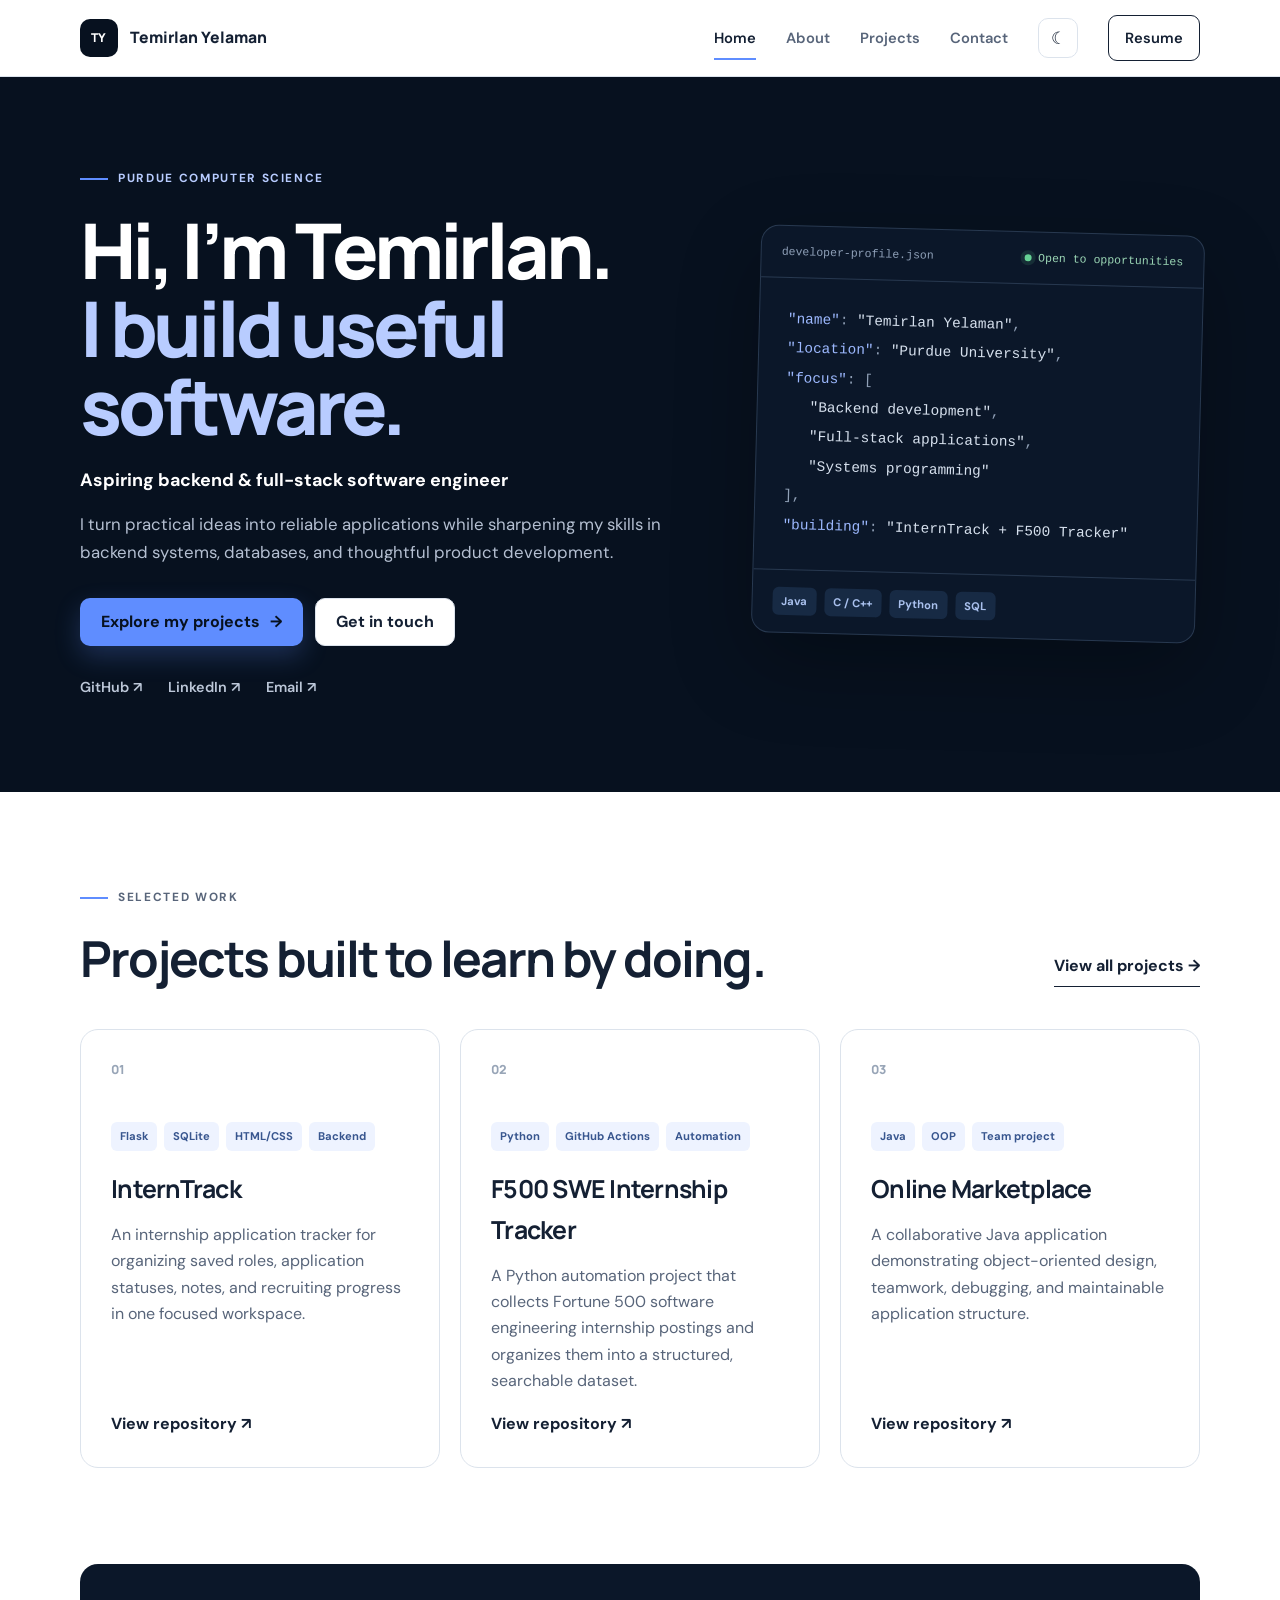
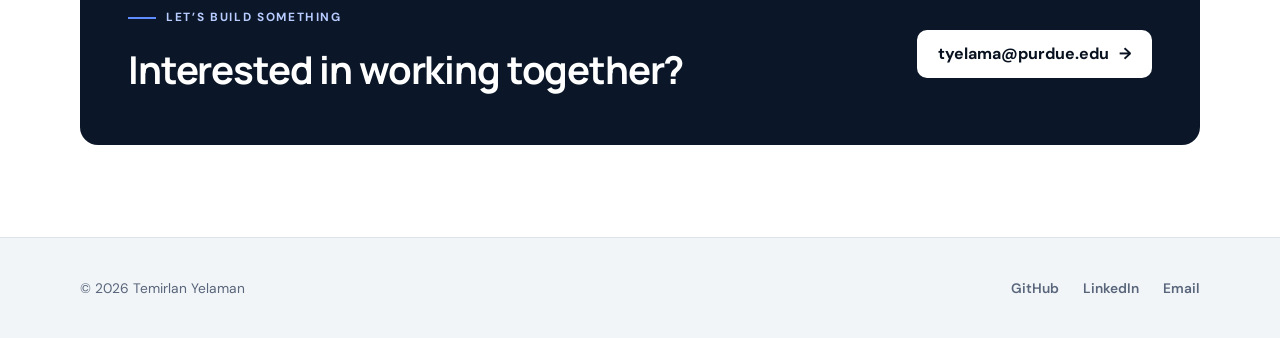
==== commit 19c33c0d: "Refactor code structure for improved readability and maintainability" ====
--- a/index.html
+++ b/index.html
@@ -7,6 +7,7 @@
     <link rel="preconnect" href="https://fonts.googleapis.com">
     <link rel="preconnect" href="https://fonts.gstatic.com" crossorigin>
     <link href="https://fonts.googleapis.com/css2?family=DM+Sans:wght@400;500;600;700&family=Manrope:wght@600;700;800&display=swap" rel="stylesheet">
+    <script>try{document.documentElement.dataset.theme=localStorage.getItem("portfolio-theme")||((window.matchMedia("(prefers-color-scheme: dark)").matches)?"dark":"light")}catch(e){}</script>
     <link href="styles.css" rel="stylesheet">
     <title>Temirlan Yelaman | Software Engineer</title>
 </head>
@@ -20,7 +21,8 @@
                 <a href="about.html">About</a>
                 <a href="portfolio.html">Projects</a>
                 <a href="contact.html">Contact</a>
-                <a class="nav-resume" href="temirlan_yelaman_resume_2026.pdf">Resume</a>
+                <button class="theme-toggle" type="button" aria-label="Switch to dark mode" title="Switch color theme"><span class="theme-icon" aria-hidden="true">☾</span></button>
+                <a class="nav-resume" href="TemirlanYelaman-Resume-2026.pdf">Resume</a>
             </div>
         </nav>
     </header>
@@ -53,7 +55,7 @@
                         <p class="indent"><span class="code-value">"Full-stack applications"</span>,</p>
                         <p class="indent"><span class="code-value">"Systems programming"</span></p>
                         <p>],</p>
-                        <p><span class="code-key">"building"</span>: <span class="code-value">"InternTrack + ForgeShell"</span></p>
+                        <p><span class="code-key">"building"</span>: <span class="code-value">"InternTrack + F500 Tracker"</span></p>
                     </div>
                     <div class="panel-footer"><span>Java</span><span>C / C++</span><span>Python</span><span>SQL</span></div>
                 </aside>
@@ -66,9 +68,9 @@
                 <a class="text-link" href="portfolio.html">View all projects <span aria-hidden="true">→</span></a>
             </div>
             <div class="project-grid">
-                <article class="project-card"><div class="project-number">01</div><div class="project-tags"><span>Flask</span><span>SQLite</span><span>Full stack</span></div><h3>InternTrack</h3><p>An internship application tracker for organizing roles, statuses, notes, and recruiting progress in one focused workspace.</p><a href="https://github.com/Tyelaman/interntrack" target="_blank" rel="noopener noreferrer">View repository <span aria-hidden="true">↗</span></a></article>
-                <article class="project-card"><div class="project-number">02</div><div class="project-tags"><span>C</span><span>Linux</span><span>Systems</span></div><h3>ForgeShell</h3><p>A systems-focused project exploring command-line workflows, structured data, and practical software engineering tools.</p><a href="https://github.com/Tyelaman/F500-SWE-Internships" target="_blank" rel="noopener noreferrer">View repository <span aria-hidden="true">↗</span></a></article>
-                <article class="project-card"><div class="project-number">03</div><div class="project-tags"><span>Java</span><span>OOP</span><span>Team project</span></div><h3>Online Marketplace</h3><p>A collaborative Java application that applies object-oriented design to the flows of a functional online marketplace.</p><a href="https://github.com/Tyelaman/CS-180-Team-Project" target="_blank" rel="noopener noreferrer">View repository <span aria-hidden="true">↗</span></a></article>
+                <article class="project-card"><div class="project-number">01</div><div class="project-tags"><span>Flask</span><span>SQLite</span><span>HTML/CSS</span><span>Backend</span></div><h3>InternTrack</h3><p>An internship application tracker for organizing saved roles, application statuses, notes, and recruiting progress in one focused workspace.</p><a href="https://github.com/Tyelaman/interntrack" target="_blank" rel="noopener noreferrer">View repository <span aria-hidden="true">↗</span></a></article>
+                <article class="project-card"><div class="project-number">02</div><div class="project-tags"><span>Python</span><span>GitHub Actions</span><span>Automation</span></div><h3>F500 SWE Internship Tracker</h3><p>A Python automation project that collects Fortune 500 software engineering internship postings and organizes them into a structured, searchable dataset.</p><a href="https://github.com/Tyelaman/F500-SWE-Internships" target="_blank" rel="noopener noreferrer">View repository <span aria-hidden="true">↗</span></a></article>
+                <article class="project-card"><div class="project-number">03</div><div class="project-tags"><span>Java</span><span>OOP</span><span>Team project</span></div><h3>Online Marketplace</h3><p>A collaborative Java application demonstrating object-oriented design, teamwork, debugging, and maintainable application structure.</p><a href="https://github.com/Tyelaman/CS-180-Team-Project" target="_blank" rel="noopener noreferrer">View repository <span aria-hidden="true">↗</span></a></article>
             </div>
         </section>
 
--- a/styles.css
+++ b/styles.css
@@ -11,11 +11,49 @@
     --white: #ffffff;
     --radius: 18px;
     --shadow: 0 20px 50px rgba(9, 24, 45, 0.1);
+    --bg: #ffffff;
+    --surface: #f2f5f8;
+    --text: #142033;
+    --muted: #58657a;
+    --border: #dce3ec;
+    --accent: #5f8dff;
+    --nav-bg: rgba(255, 255, 255, .92);
+    --card-bg: #ffffff;
+    --hero-bg: #07111f;
+    --hero-text: #ffffff;
+    --hero-muted: #b5c0d2;
+    --profile-bg: #0b1729;
+    --profile-border: #283950;
+    --tag-bg: #eef3ff;
+    --tag-text: #38568f;
+    --icon-bg: #07111f;
+    color-scheme: light;
+}
+
+html[data-theme="dark"] {
+    --bg: #09111d;
+    --surface: #0f1a29;
+    --text: #e8edf5;
+    --muted: #a6b2c3;
+    --border: #26354a;
+    --accent: #7aa2ff;
+    --nav-bg: rgba(9, 17, 29, .92);
+    --card-bg: #111d2c;
+    --hero-bg: #060c15;
+    --hero-text: #f7f9fc;
+    --hero-muted: #aebbd0;
+    --profile-bg: #0e1b2d;
+    --profile-border: #2b405c;
+    --tag-bg: #1a2d49;
+    --tag-text: #b7ccf6;
+    --icon-bg: #1b3151;
+    --shadow: 0 20px 50px rgba(0, 0, 0, .28);
+    color-scheme: dark;
 }
 
 * { box-sizing: border-box; }
-html { scroll-behavior: smooth; }
-body { margin: 0; background: var(--white); color: var(--ink); font-family: "DM Sans", sans-serif; line-height: 1.65; }
+html { scroll-behavior: smooth; background: var(--bg); transition: background-color .28s ease; }
+body { margin: 0; background: var(--bg); color: var(--text); font-family: "DM Sans", sans-serif; line-height: 1.65; transition: background-color .28s ease, color .28s ease; }
 body.nav-open { overflow: hidden; }
 a { color: inherit; }
 .shell { width: min(1120px, calc(100% - 40px)); margin-inline: auto; }
@@ -23,43 +61,46 @@
 h1, h2, h3, .brand { font-family: "Manrope", sans-serif; }
 h1, h2, h3, p { margin-top: 0; }
 
-.site-header { position: sticky; top: 0; z-index: 20; border-bottom: 1px solid rgba(220, 227, 236, .85); background: rgba(255, 255, 255, .92); backdrop-filter: blur(14px); }
+.site-header { position: sticky; top: 0; z-index: 20; border-bottom: 1px solid var(--border); background: var(--nav-bg); backdrop-filter: blur(14px); transition: background-color .28s ease, border-color .28s ease; }
 .nav-shell { width: min(1120px, calc(100% - 40px)); min-height: 76px; margin-inline: auto; display: flex; align-items: center; justify-content: space-between; }
-.brand { display: inline-flex; gap: 12px; align-items: center; color: var(--navy-950); font-size: .98rem; font-weight: 800; text-decoration: none; }
-.brand span { display: grid; width: 38px; height: 38px; place-items: center; border-radius: 10px; background: var(--navy-950); color: white; font-size: .76rem; letter-spacing: .08em; }
+.brand { display: inline-flex; gap: 12px; align-items: center; color: var(--text); font-size: .98rem; font-weight: 800; text-decoration: none; }
+.brand span { display: grid; width: 38px; height: 38px; place-items: center; border-radius: 10px; background: var(--icon-bg); color: white; font-size: .76rem; letter-spacing: .08em; }
 .nav-menu { display: flex; align-items: center; gap: 30px; }
-.nav-menu a { position: relative; color: #49566a; font-size: .92rem; font-weight: 600; text-decoration: none; transition: color .2s ease; }
-.nav-menu a:hover, .nav-menu a.active { color: var(--navy-950); }
+.nav-menu a { position: relative; color: var(--muted); font-size: .92rem; font-weight: 600; text-decoration: none; transition: color .2s ease; }
+.nav-menu a:hover, .nav-menu a.active { color: var(--text); }
 .nav-menu a.active::after { content: ""; position: absolute; right: 0; bottom: -10px; left: 0; height: 2px; background: var(--blue); }
-.nav-menu .nav-resume { padding: 10px 16px; border: 1px solid var(--navy-950); border-radius: 9px; color: var(--navy-950); }
+.nav-menu .nav-resume { padding: 10px 16px; border: 1px solid var(--text); border-radius: 9px; color: var(--text); }
 .nav-menu .nav-resume::after { display: none; }
-.nav-menu .nav-resume:hover { background: var(--navy-950); color: var(--white); }
+.nav-menu .nav-resume:hover { background: var(--text); color: var(--bg); }
 .nav-toggle { display: none; padding: 8px; border: 0; background: transparent; }
-.nav-toggle span { display: block; width: 24px; height: 2px; margin: 5px; background: var(--navy-950); transition: transform .2s, opacity .2s; }
-
-.hero { overflow: hidden; background: var(--navy-950); color: white; }
+.nav-toggle span { display: block; width: 24px; height: 2px; margin: 5px; background: var(--text); transition: transform .2s, opacity .2s; }
+.theme-toggle { width: 40px; height: 40px; padding: 0; display: grid; place-items: center; border: 1px solid var(--border); border-radius: 10px; background: var(--card-bg); color: var(--text); font-size: 1.05rem; cursor: pointer; transition: background-color .2s, border-color .2s, transform .2s; }
+.theme-toggle:hover { border-color: var(--accent); transform: translateY(-1px); }
+.theme-toggle:focus-visible, a:focus-visible, button:focus-visible { outline: 3px solid var(--accent); outline-offset: 3px; }
+
+.hero { overflow: hidden; background: var(--hero-bg); color: var(--hero-text); transition: background-color .28s ease; }
 .hero-grid { min-height: 680px; padding-block: 92px; display: grid; grid-template-columns: 1.15fr .85fr; gap: 76px; align-items: center; }
 .eyebrow { display: flex; align-items: center; gap: 10px; margin-bottom: 22px; color: var(--blue-light); font-size: .74rem; font-weight: 700; letter-spacing: .14em; text-transform: uppercase; }
 .eyebrow span { width: 28px; height: 2px; background: var(--blue); }
-.eyebrow.dark { color: #617087; }
+.eyebrow.dark { color: var(--muted); }
 .hero h1 { max-width: 700px; margin-bottom: 20px; font-size: clamp(3rem, 6vw, 5.25rem); font-weight: 800; letter-spacing: -.055em; line-height: 1.02; }
 .hero h1 em { color: var(--blue-light); font-style: normal; }
 .hero-role { margin-bottom: 16px; color: white; font-size: 1.12rem; font-weight: 700; }
-.hero-intro { max-width: 650px; color: #aebbd0; font-size: 1.05rem; }
+.hero-intro { max-width: 650px; color: var(--hero-muted); font-size: 1.05rem; }
 .button-row { display: flex; flex-wrap: wrap; gap: 12px; margin-top: 32px; }
 .button { display: inline-flex; min-height: 48px; padding: 0 20px; align-items: center; justify-content: center; gap: 10px; border: 1px solid transparent; border-radius: 10px; font-weight: 700; text-decoration: none; transition: transform .2s, box-shadow .2s, background .2s, color .2s; }
 .button:hover { transform: translateY(-2px); }
 .button-primary { background: var(--blue); color: var(--navy-950); box-shadow: 0 10px 26px rgba(95, 141, 255, .24); }
 .button-primary:hover { background: #79a0ff; }
-.button-secondary { border-color: #bdc8d8; background: white; color: var(--navy-950); }
-.button-secondary:hover { border-color: var(--navy-950); box-shadow: 0 8px 20px rgba(9, 24, 45, .08); }
+.button-secondary { border-color: var(--border); background: var(--card-bg); color: var(--text); }
+.button-secondary:hover { border-color: var(--accent); box-shadow: 0 8px 20px rgba(9, 24, 45, .08); }
 .button-light { background: white; color: var(--navy-950); }
 .quick-links { display: flex; gap: 26px; margin-top: 30px; }
 .quick-links a { color: #bcc7d8; font-size: .9rem; font-weight: 600; text-decoration: none; }
 .quick-links a:hover { color: white; }
 
-.profile-panel { border: 1px solid #283950; border-radius: var(--radius); background: var(--navy-900); box-shadow: 0 30px 80px rgba(0, 0, 0, .28); overflow: hidden; transform: rotate(1.5deg); }
-.panel-topline { display: flex; padding: 16px 20px; justify-content: space-between; gap: 12px; border-bottom: 1px solid #283950; color: #8fa0b8; font-family: ui-monospace, SFMono-Regular, Consolas, monospace; font-size: .72rem; }
+.profile-panel { border: 1px solid var(--profile-border); border-radius: var(--radius); background: var(--profile-bg); box-shadow: 0 30px 80px rgba(0, 0, 0, .28); overflow: hidden; transform: rotate(1.5deg); transition: background-color .28s ease, border-color .28s ease; }
+.panel-topline { display: flex; padding: 16px 20px; justify-content: space-between; gap: 12px; border-bottom: 1px solid var(--profile-border); color: #8fa0b8; font-family: ui-monospace, SFMono-Regular, Consolas, monospace; font-size: .72rem; }
 .status { display: flex; align-items: center; gap: 7px; color: #9bd6b5; }
 .status i { width: 7px; height: 7px; border-radius: 50%; background: #65d194; box-shadow: 0 0 0 4px rgba(101, 209, 148, .12); }
 .code-profile { padding: 28px; color: #91a1b7; font-family: ui-monospace, SFMono-Regular, Consolas, monospace; font-size: clamp(.78rem, 1.25vw, .9rem); line-height: 1.9; }
@@ -67,73 +108,83 @@
 .code-profile .indent { padding-left: 24px; }
 .code-key { color: #9db9ff; }
 .code-value { color: #d7e1ee; }
-.panel-footer { display: flex; flex-wrap: wrap; gap: 8px; padding: 17px 20px; border-top: 1px solid #283950; }
-.panel-footer span, .project-tags span { padding: 5px 9px; border-radius: 6px; background: #eef3ff; color: #38568f; font-size: .7rem; font-weight: 700; }
+.panel-footer { display: flex; flex-wrap: wrap; gap: 8px; padding: 17px 20px; border-top: 1px solid var(--profile-border); }
+.panel-footer span, .project-tags span { padding: 5px 9px; border-radius: 6px; background: var(--tag-bg); color: var(--tag-text); font-size: .7rem; font-weight: 700; }
 .panel-footer span { background: #172a44; color: #a9c0ed; }
 
 .section { padding-block: 96px; }
 .section-heading { margin-bottom: 42px; }
-.section-heading h2 { max-width: 690px; margin-bottom: 0; color: var(--navy-950); font-size: clamp(2rem, 4vw, 3.1rem); letter-spacing: -.04em; line-height: 1.15; }
+.section-heading h2 { max-width: 690px; margin-bottom: 0; color: var(--text); font-size: clamp(2rem, 4vw, 3.1rem); letter-spacing: -.04em; line-height: 1.15; }
 .split-heading { display: flex; align-items: flex-end; justify-content: space-between; gap: 24px; }
 .text-link { padding-bottom: 6px; border-bottom: 1px solid var(--ink); font-weight: 700; text-decoration: none; white-space: nowrap; }
 .project-grid { display: grid; grid-template-columns: repeat(3, 1fr); gap: 20px; }
-.project-card { position: relative; min-height: 390px; padding: 30px; display: flex; flex-direction: column; border: 1px solid var(--line); border-radius: var(--radius); background: white; transition: border-color .25s, transform .25s, box-shadow .25s; }
+.project-card { position: relative; min-height: 390px; padding: 30px; display: flex; flex-direction: column; border: 1px solid var(--border); border-radius: var(--radius); background: var(--card-bg); transition: border-color .25s, transform .25s, box-shadow .25s, background-color .28s ease; }
 .project-card:hover { border-color: #a8b8d2; box-shadow: var(--shadow); transform: translateY(-6px); }
 .project-number { margin-bottom: 42px; color: #98a5b7; font-family: "Manrope", sans-serif; font-size: .78rem; font-weight: 800; }
 .project-tags { display: flex; flex-wrap: wrap; gap: 7px; }
 .project-card h3 { margin: 18px 0 12px; font-size: 1.55rem; letter-spacing: -.03em; }
-.project-card p { color: var(--slate); }
-.project-card > a { margin-top: auto; color: var(--navy-950); font-weight: 700; text-decoration: none; }
+.project-card p { color: var(--muted); }
+.project-card > a { margin-top: auto; color: var(--text); font-weight: 700; text-decoration: none; }
 .callout { margin-bottom: 92px; padding: 44px 48px; display: flex; align-items: center; justify-content: space-between; gap: 30px; border-radius: var(--radius); background: var(--navy-900); color: white; }
 .callout .eyebrow { margin-bottom: 10px; }
 .callout h2 { margin-bottom: 0; font-size: clamp(1.7rem, 3vw, 2.4rem); letter-spacing: -.03em; }
 
-.page-hero { padding: 104px 20px; background: var(--navy-950); color: white; }
+.page-hero { padding: 104px 20px; background: var(--hero-bg); color: var(--hero-text); transition: background-color .28s ease; }
 .page-hero h1 { margin-bottom: 20px; font-size: clamp(2.8rem, 6vw, 5rem); letter-spacing: -.055em; line-height: 1.05; }
-.page-hero p:not(.eyebrow) { max-width: 700px; color: #b5c0d2; font-size: 1.15rem; }
+.page-hero p:not(.eyebrow) { max-width: 700px; color: var(--hero-muted); font-size: 1.15rem; }
 .page-hero .button { margin-top: 18px; }
 .about-grid { display: grid; grid-template-columns: 1.2fr .8fr; gap: 80px; align-items: start; }
-.about-story .lead { color: var(--navy-950); font-family: "Manrope", sans-serif; font-size: 1.65rem; font-weight: 700; line-height: 1.4; }
-.about-story > p:not(.lead) { color: var(--slate); font-size: 1.05rem; }
-.fact-card { padding: 32px; border: 1px solid var(--line); border-top: 4px solid var(--blue); border-radius: 0 0 var(--radius) var(--radius); box-shadow: var(--shadow); }
+.about-story .lead { color: var(--text); font-family: "Manrope", sans-serif; font-size: 1.65rem; font-weight: 700; line-height: 1.4; }
+.about-story > p:not(.lead) { color: var(--muted); font-size: 1.05rem; }
+.fact-card { padding: 32px; border: 1px solid var(--border); border-top: 4px solid var(--accent); border-radius: 0 0 var(--radius) var(--radius); background: var(--card-bg); box-shadow: var(--shadow); }
 .fact-label { margin-bottom: 8px; color: #708097; font-size: .72rem; font-weight: 700; letter-spacing: .12em; text-transform: uppercase; }
 .fact-card h2 { margin-bottom: 5px; font-size: 1.35rem; }
-.fact-card p:not(.fact-label) { color: var(--slate); }
-.fact-card hr { margin: 28px 0; border: 0; border-top: 1px solid var(--line); }
-.soft-section { padding-block: 94px; background: var(--soft); }
-.skill-grid { display: grid; grid-template-columns: repeat(3, 1fr); gap: 1px; overflow: hidden; border: 1px solid var(--line); border-radius: var(--radius); background: var(--line); }
-.skill-grid article { padding: 32px; background: white; }
+.fact-card p:not(.fact-label) { color: var(--muted); }
+.fact-card hr { margin: 28px 0; border: 0; border-top: 1px solid var(--border); }
+.soft-section { padding-block: 94px; background: var(--surface); }
+.skill-grid { display: grid; grid-template-columns: repeat(3, 1fr); gap: 1px; overflow: hidden; border: 1px solid var(--border); border-radius: var(--radius); background: var(--border); }
+.skill-grid article { padding: 32px; background: var(--card-bg); }
 .skill-grid article > span { color: var(--blue); font-size: .72rem; font-weight: 800; }
 .skill-grid h3 { margin: 32px 0 12px; font-size: 1.3rem; }
-.skill-grid p { margin-bottom: 0; color: var(--slate); }
+.skill-grid p { margin-bottom: 0; color: var(--muted); }
 .languages { display: grid; grid-template-columns: .8fr 1.2fr; gap: 80px; }
 .languages h2 { font-size: 2.2rem; letter-spacing: -.04em; }
-.language-list p { margin-bottom: 0; padding: 18px 0; display: flex; justify-content: space-between; border-bottom: 1px solid var(--line); }
-.language-list span { color: var(--slate); }
+.language-list p { margin-bottom: 0; padding: 18px 0; display: flex; justify-content: space-between; border-bottom: 1px solid var(--border); }
+.language-list span { color: var(--muted); }
 
 .project-list { display: grid; gap: 24px; }
-.project-row { padding: 38px; display: grid; grid-template-columns: 50px 1fr auto; gap: 30px; align-items: start; border: 1px solid var(--line); border-radius: var(--radius); transition: border-color .2s, box-shadow .2s; }
+.project-row { padding: 38px; display: grid; grid-template-columns: 50px 1fr auto; gap: 30px; align-items: start; border: 1px solid var(--border); border-radius: var(--radius); background: var(--card-bg); transition: border-color .2s, box-shadow .2s, background-color .28s ease; }
 .project-row:hover { border-color: #aebdd3; box-shadow: var(--shadow); }
 .project-index { color: #8492a6; font-family: "Manrope", sans-serif; font-size: .78rem; font-weight: 800; }
 .project-main h2 { margin: 18px 0 12px; font-size: 2rem; letter-spacing: -.04em; }
-.project-summary, .project-main li { color: var(--slate); }
+.project-summary, .project-main li { color: var(--muted); }
 .project-main ul { margin: 20px 0 0; padding-left: 20px; }
 .project-main li { margin-bottom: 7px; padding-left: 6px; }
 .contact-hero { padding-bottom: 86px; }
 .contact-grid { display: grid; grid-template-columns: 1fr 1fr; gap: 18px; }
-.contact-card { min-width: 0; padding: 26px; display: grid; grid-template-columns: 48px 1fr auto; gap: 18px; align-items: center; border: 1px solid var(--line); border-radius: 14px; text-decoration: none; transition: border-color .2s, transform .2s, box-shadow .2s; }
+.contact-card { min-width: 0; padding: 26px; display: grid; grid-template-columns: 48px 1fr auto; gap: 18px; align-items: center; border: 1px solid var(--border); border-radius: 14px; background: var(--card-bg); text-decoration: none; transition: border-color .2s, transform .2s, box-shadow .2s, background-color .28s ease; }
 .contact-card:hover { border-color: #aabbd5; box-shadow: var(--shadow); transform: translateY(-3px); }
-.contact-icon { display: grid; width: 48px; height: 48px; place-items: center; border-radius: 12px; background: var(--navy-950); color: white; font-family: "Manrope", sans-serif; font-size: .78rem; font-weight: 800; }
-.contact-card p { margin-bottom: 3px; color: #758398; font-size: .72rem; font-weight: 700; letter-spacing: .1em; text-transform: uppercase; }
+.contact-icon { display: grid; width: 48px; height: 48px; place-items: center; border-radius: 12px; background: var(--icon-bg); color: white; font-family: "Manrope", sans-serif; font-size: .78rem; font-weight: 800; }
+.contact-card p { margin-bottom: 3px; color: var(--muted); font-size: .72rem; font-weight: 700; letter-spacing: .1em; text-transform: uppercase; }
 .contact-card h2 { margin-bottom: 0; overflow-wrap: anywhere; font-size: 1.05rem; }
 .contact-card .arrow { color: var(--blue); font-size: 1.3rem; }
 
-.footer { border-top: 1px solid var(--line); background: var(--soft); }
+.footer { border-top: 1px solid var(--border); background: var(--surface); transition: background-color .28s ease, border-color .28s ease; }
 .footer-inner { min-height: 100px; display: flex; align-items: center; justify-content: space-between; gap: 24px; }
-.footer p { margin-bottom: 0; color: var(--slate); font-size: .86rem; }
+.footer p { margin-bottom: 0; color: var(--muted); font-size: .86rem; }
 .footer-inner div { display: flex; gap: 24px; }
-.footer a { color: #405069; font-size: .86rem; font-weight: 600; text-decoration: none; }
-.footer a:hover { color: var(--navy-950); }
+.footer a { color: var(--muted); font-size: .86rem; font-weight: 600; text-decoration: none; }
+.footer a:hover { color: var(--text); }
+
+.cursor-dot, .cursor-ring { position: fixed; top: 0; left: 0; z-index: 9999; border-radius: 50%; pointer-events: none; opacity: 0; transform: translate(-50%, -50%); }
+.cursor-dot { width: 5px; height: 5px; background: var(--accent); }
+.cursor-ring { width: 28px; height: 28px; border: 1px solid color-mix(in srgb, var(--accent) 70%, transparent); transition: width .18s ease, height .18s ease, background-color .18s ease, opacity .18s ease; }
+.cursor-dot.visible, .cursor-ring.visible { opacity: 1; }
+.cursor-ring.hovering { width: 40px; height: 40px; background: color-mix(in srgb, var(--accent) 10%, transparent); }
+
+@media (hover: hover) and (pointer: fine) {
+    body.custom-cursor, body.custom-cursor a, body.custom-cursor button { cursor: none; }
+}
 
 @media (max-width: 900px) {
     .hero-grid { min-height: auto; grid-template-columns: 1fr; gap: 58px; }
@@ -155,11 +206,12 @@
     .nav-toggle[aria-expanded="true"] span:nth-child(1) { transform: translateY(7px) rotate(45deg); }
     .nav-toggle[aria-expanded="true"] span:nth-child(2) { opacity: 0; }
     .nav-toggle[aria-expanded="true"] span:nth-child(3) { transform: translateY(-7px) rotate(-45deg); }
-    .nav-menu { position: fixed; inset: 68px 0 auto; padding: 28px 24px 36px; display: none; align-items: stretch; flex-direction: column; gap: 22px; border-bottom: 1px solid var(--line); background: white; box-shadow: 0 16px 30px rgba(9, 24, 45, .1); }
+    .nav-menu { position: fixed; inset: 68px 0 auto; padding: 28px 24px 36px; display: none; align-items: stretch; flex-direction: column; gap: 22px; border-bottom: 1px solid var(--border); background: var(--card-bg); box-shadow: 0 16px 30px rgba(9, 24, 45, .1); }
     .nav-menu.open { display: flex; }
     .nav-menu a { font-size: 1.08rem; }
     .nav-menu a.active::after { display: none; }
     .nav-menu .nav-resume { text-align: center; }
+    .theme-toggle { width: 100%; }
     .hero-grid { padding-block: 68px; }
     .hero h1 { font-size: clamp(2.7rem, 13vw, 4.2rem); }
     .quick-links { gap: 18px; }
@@ -182,4 +234,9 @@
 
 @media (prefers-reduced-motion: reduce) {
     *, *::before, *::after { scroll-behavior: auto !important; transition-duration: .01ms !important; }
-}
+    .cursor-dot, .cursor-ring { display: none !important; }
+}
+
+@media (hover: none), (pointer: coarse) {
+    .cursor-dot, .cursor-ring { display: none !important; }
+}
